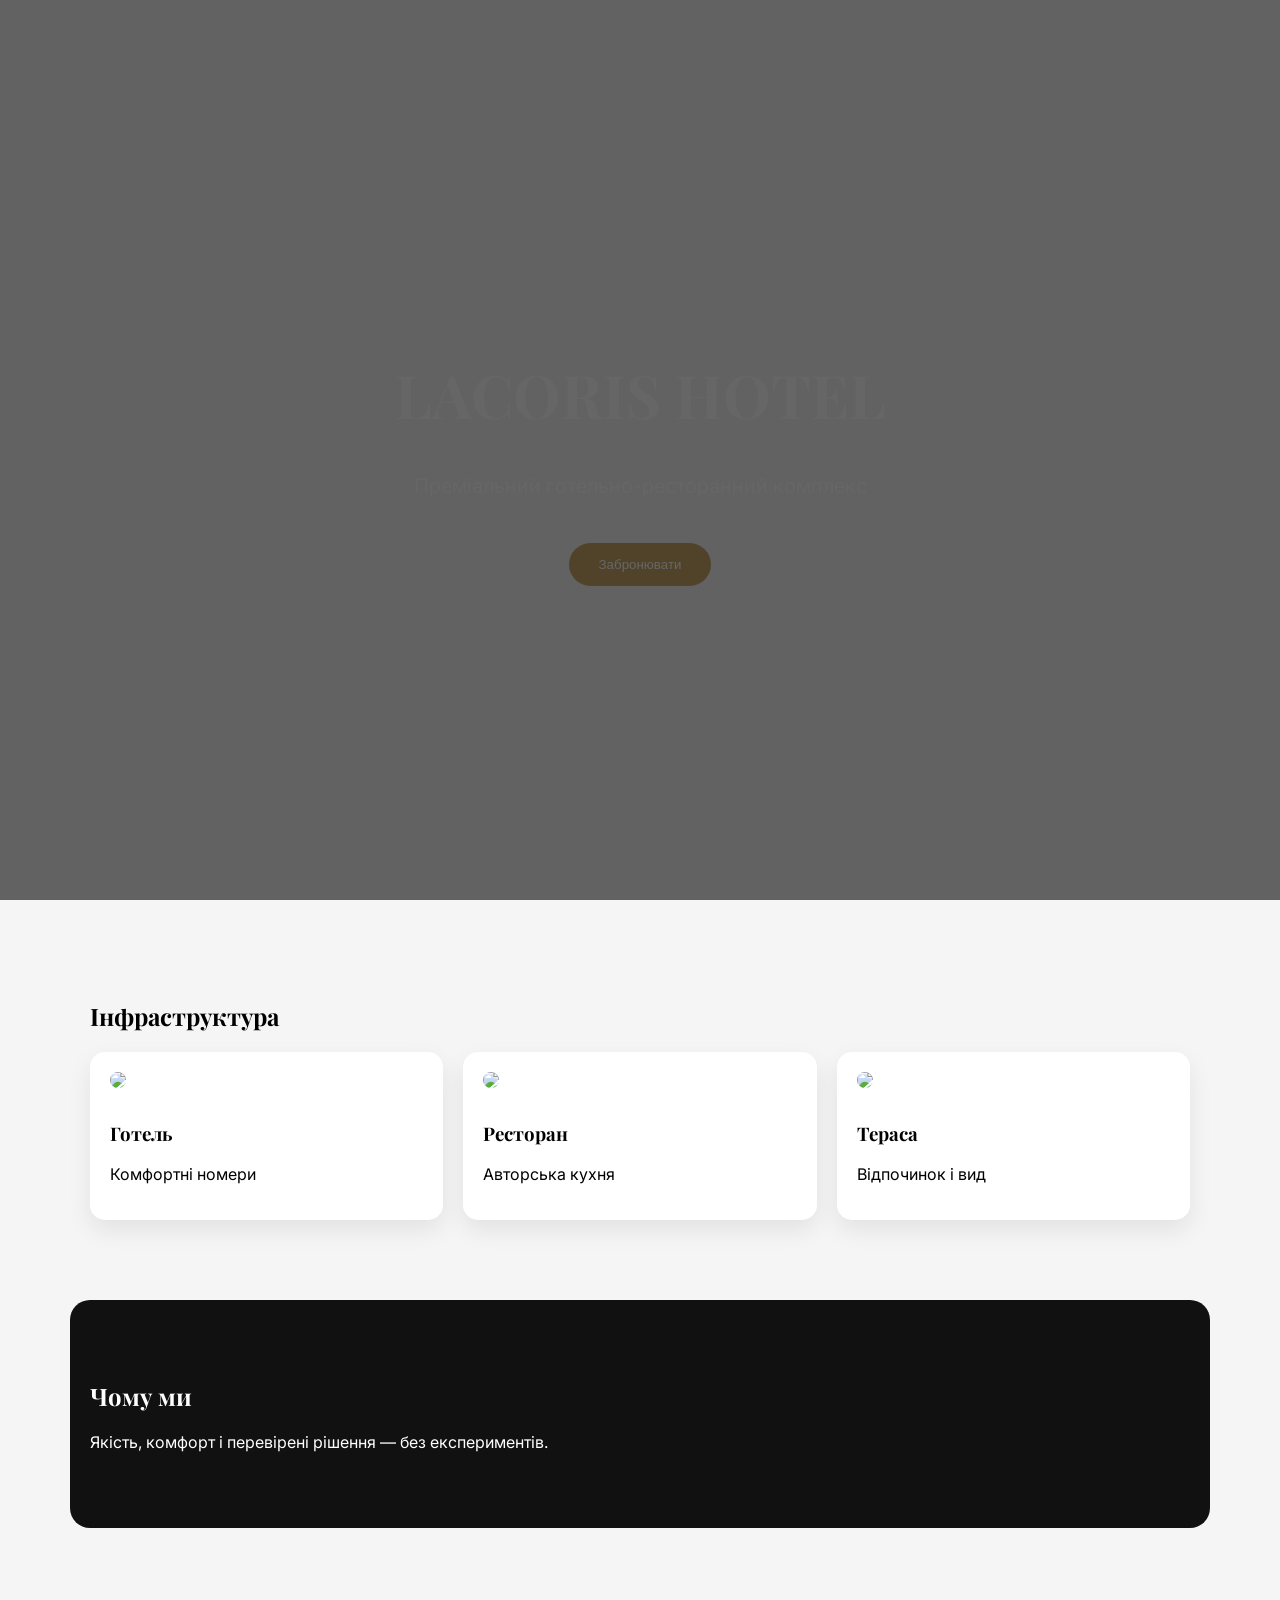
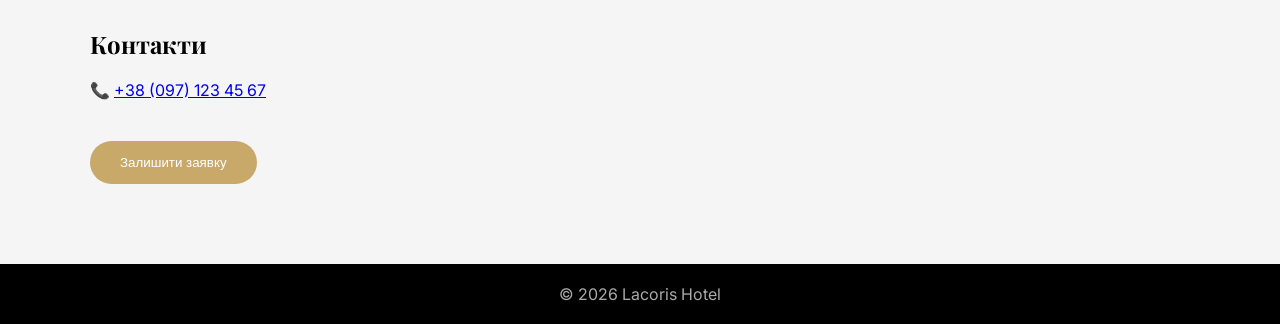
==== index.html @ d5413ead "Refactor index.html with updated content and styles" ====
<!DOCTYPE html>
<html lang="uk">
<head>
<meta charset="UTF-8">
<meta name="viewport" content="width=device-width, initial-scale=1.0">
<title>Lacoris Hotel</title>

<link href="https://fonts.googleapis.com/css2?family=Playfair+Display:wght@500;700&family=Inter:wght@300;400;500&display=swap" rel="stylesheet">

<style>
body {
  margin:0;
  font-family:'Inter', sans-serif;
  background:#f5f5f5;
}

h1,h2,h3 { font-family:'Playfair Display', serif; }

header {
  height:100vh;
  background:url('https://images.unsplash.com/photo-1566073771259-6a8506099945') center/cover no-repeat;
  display:flex;
  justify-content:center;
  align-items:center;
  text-align:center;
  color:#fff;
  position:relative;
}

header::after {
  content:'';
  position:absolute;
  inset:0;
  background:rgba(0,0,0,0.6);
}

header * { position:relative; }

header h1 {
  font-size:60px;
  animation:fadeUp 1s ease;
}

header p {
  font-size:20px;
  margin-top:10px;
  animation:fadeUp 1.2s ease;
}

.btn {
  margin-top:25px;
  padding:14px 30px;
  background:#c8a96a;
  color:#fff;
  border:none;
  border-radius:30px;
  cursor:pointer;
  transition:0.3s;
}

.btn:hover {
  transform:scale(1.05);
  background:#a8894d;
}

section {
  padding:80px 20px;
  max-width:1100px;
  margin:auto;
}

.grid {
  display:grid;
  grid-template-columns:repeat(auto-fit,minmax(250px,1fr));
  gap:20px;
}

.card {
  background:#fff;
  padding:20px;
  border-radius:15px;
  box-shadow:0 10px 25px rgba(0,0,0,0.08);
  opacity:0;
  transform:translateY(40px);
  transition:0.5s;
}

.card.show {
  opacity:1;
  transform:translateY(0);
}

.card img {
  width:100%;
  border-radius:10px;
  margin-bottom:10px;
}

.dark {
  background:#111;
  color:#fff;
  border-radius:20px;
  padding:60px 20px;
}

footer {
  text-align:center;
  padding:20px;
  background:#000;
  color:#aaa;
}

/* MODAL */
.modal {
  display:none;
  position:fixed;
  inset:0;
  background:rgba(0,0,0,0.7);
  justify-content:center;
  align-items:center;
}

.modal-content {
  background:#fff;
  padding:25px;
  border-radius:15px;
  width:90%;
  max-width:400px;
}

.modal-content input {
  width:100%;
  padding:10px;
  margin:8px 0;
  border:1px solid #ccc;
  border-radius:8px;
}

.close {
  float:right;
  cursor:pointer;
}

/* ANIMATION */
@keyframes fadeUp {
  from {opacity:0; transform:translateY(40px);}
  to {opacity:1; transform:translateY(0);}
}
</style>
</head>

<body>

<header>
  <div>
    <h1>LACORIS HOTEL</h1>
    <p>Преміальний готельно-ресторанний комплекс</p>
    <button class="btn" onclick="openModal()">Забронювати</button>
  </div>
</header>

<section>
  <h2>Інфраструктура</h2>
  <div class="grid">

    <div class="card">
      <img src="https://images.unsplash.com/photo-1542314831-068cd1dbfeeb">
      <h3>Готель</h3>
      <p>Комфортні номери</p>
    </div>

    <div class="card">
      <img src="https://images.unsplash.com/photo-1559339352-11d035aa65de">
      <h3>Ресторан</h3>
      <p>Авторська кухня</p>
    </div>

    <div class="card">
      <img src="https://images.unsplash.com/photo-1501117716987-c8e1ecb2100c">
      <h3>Тераса</h3>
      <p>Відпочинок і вид</p>
    </div>

  </div>
</section>

<section class="dark">
  <h2>Чому ми</h2>
  <p>Якість, комфорт і перевірені рішення — без експериментів.</p>
</section>

<section>
  <h2>Контакти</h2>
  <p>📞 <a href="tel:+380971234567">+38 (097) 123 45 67</a></p>
  <button class="btn" onclick="openModal()">Залишити заявку</button>
</section>

<footer>
  © 2026 Lacoris Hotel
</footer>

<!-- MODAL -->
<div class="modal" id="modal">
  <div class="modal-content">
    <span class="close" onclick="closeModal()">✖</span>

    <h3>Бронювання</h3>

    <input id="name" placeholder="Ім'я">
    <input id="phone" placeholder="Телефон">
    <input id="date" type="date">

    <button class="btn" onclick="submitForm()">Відправити</button>
  </div>
</div>

<script>

// Анімація
const cards = document.querySelectorAll('.card');

window.addEventListener('scroll', () => {
  cards.forEach(card => {
    if(card.getBoundingClientRect().top < window.innerHeight - 80){
      card.classList.add('show');
    }
  });
});

// Modal
function openModal(){
  document.getElementById('modal').style.display='flex';
}

function closeModal(){
  document.getElementById('modal').style.display='none';
}

// Збереження заявки (простий варіант)
function submitForm(){

  const name = document.getElementById('name').value;
  const phone = document.getElementById('phone').value;
  const date = document.getElementById('date').value;

  if(!name || !phone || !date){
    alert('Заповніть всі поля');
    return;
  }

  let bookings = JSON.parse(localStorage.getItem('bookings')) || [];

  bookings.push({
    name,
    phone,
    date,
    time: new Date().toLocaleString()
  });

  localStorage.setItem('bookings', JSON.stringify(bookings));

  alert('Заявка збережена ✔');

  closeModal();
}

</script>

</body>
</html>
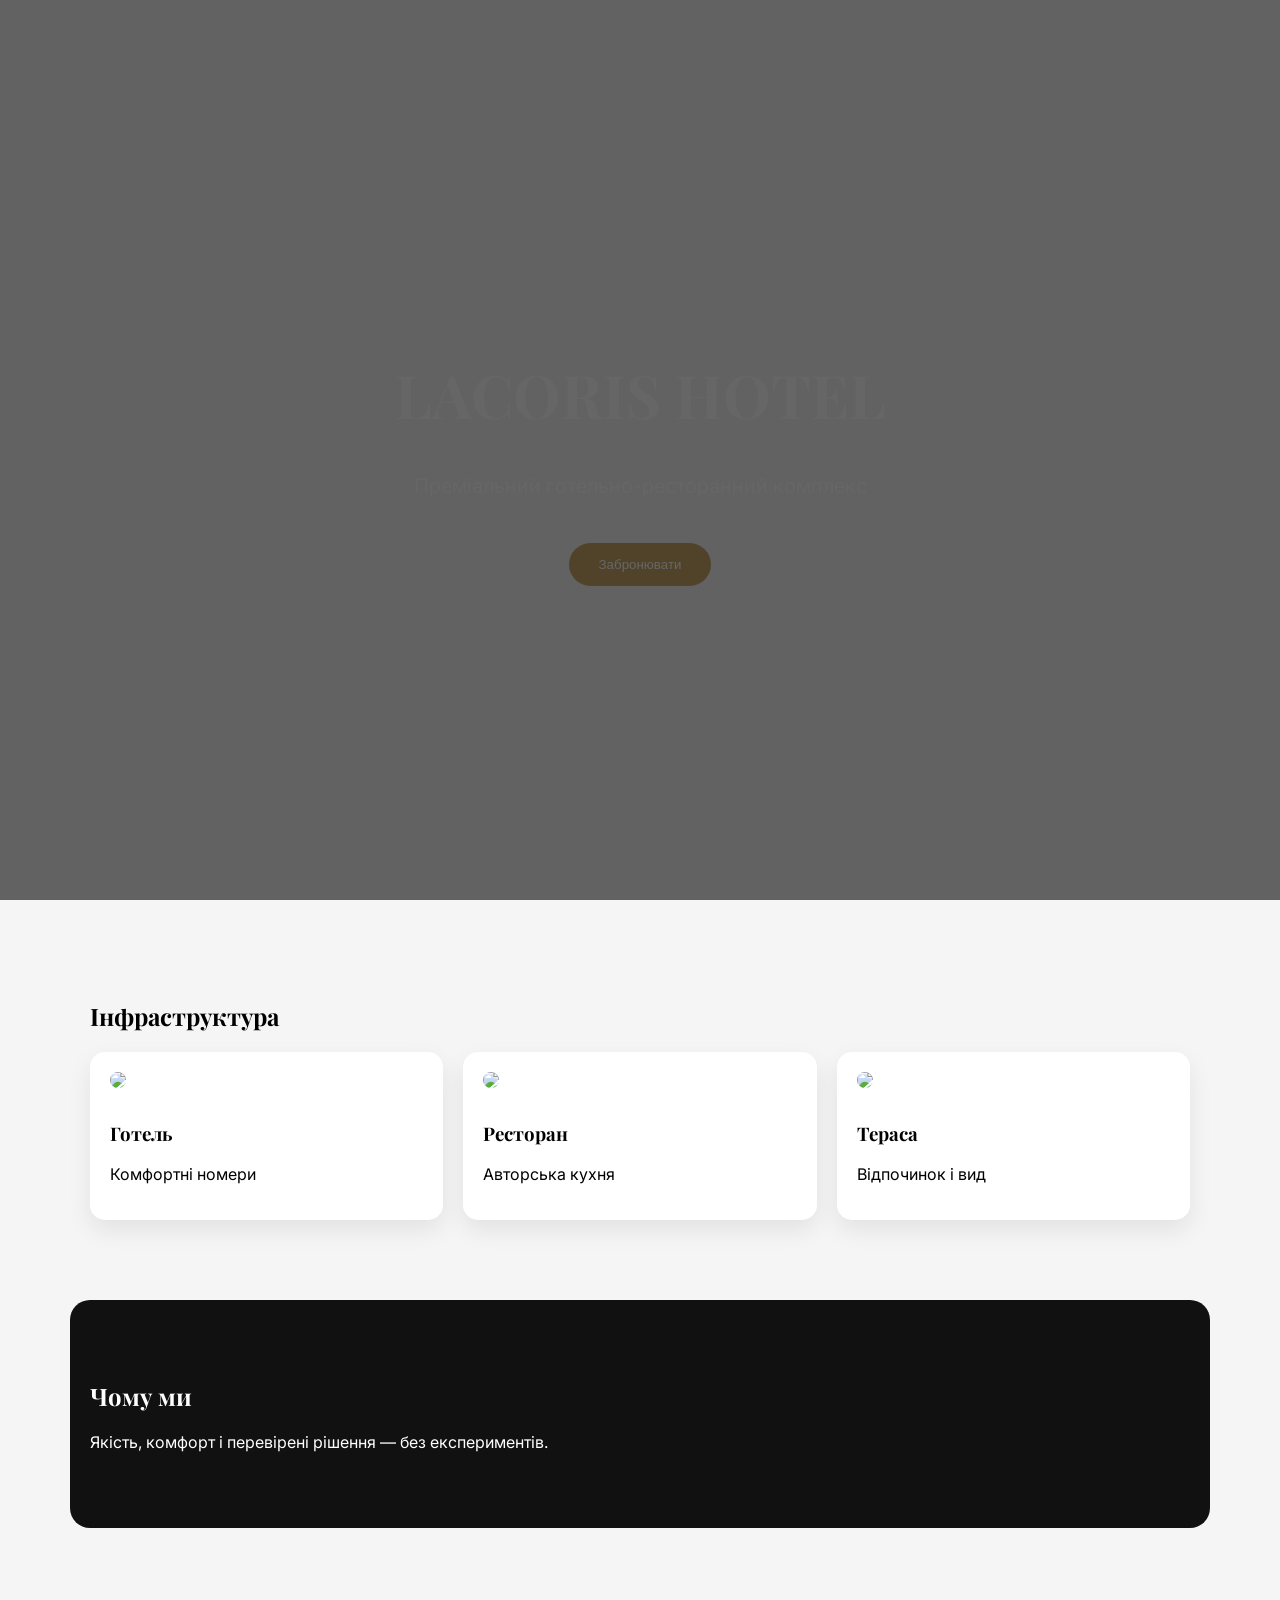
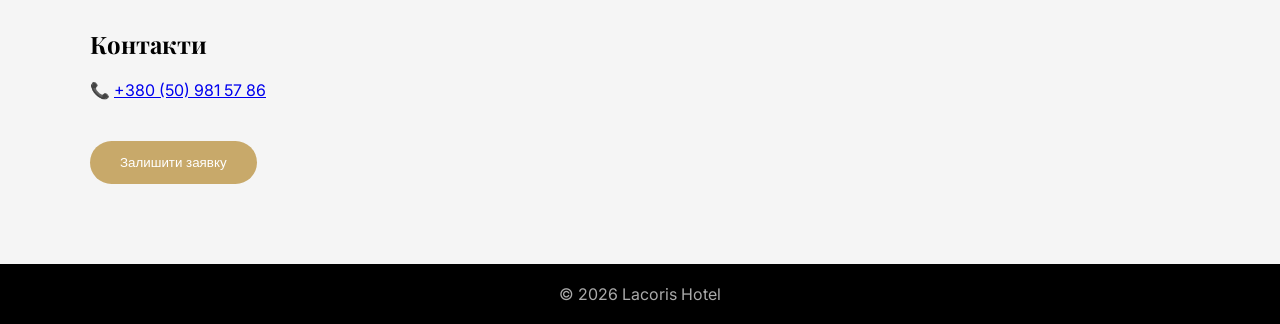
==== commit 1da72042: "Update contact phone number in index.html" ====
--- a/index.html
+++ b/index.html
@@ -191,7 +191,7 @@
 
 <section>
   <h2>Контакти</h2>
-  <p>📞 <a href="tel:+380971234567">+38 (097) 123 45 67</a></p>
+  <p>📞 <a href="tel:+380971234567">+380 (50) 981 57 86</a></p>
   <button class="btn" onclick="openModal()">Залишити заявку</button>
 </section>
 
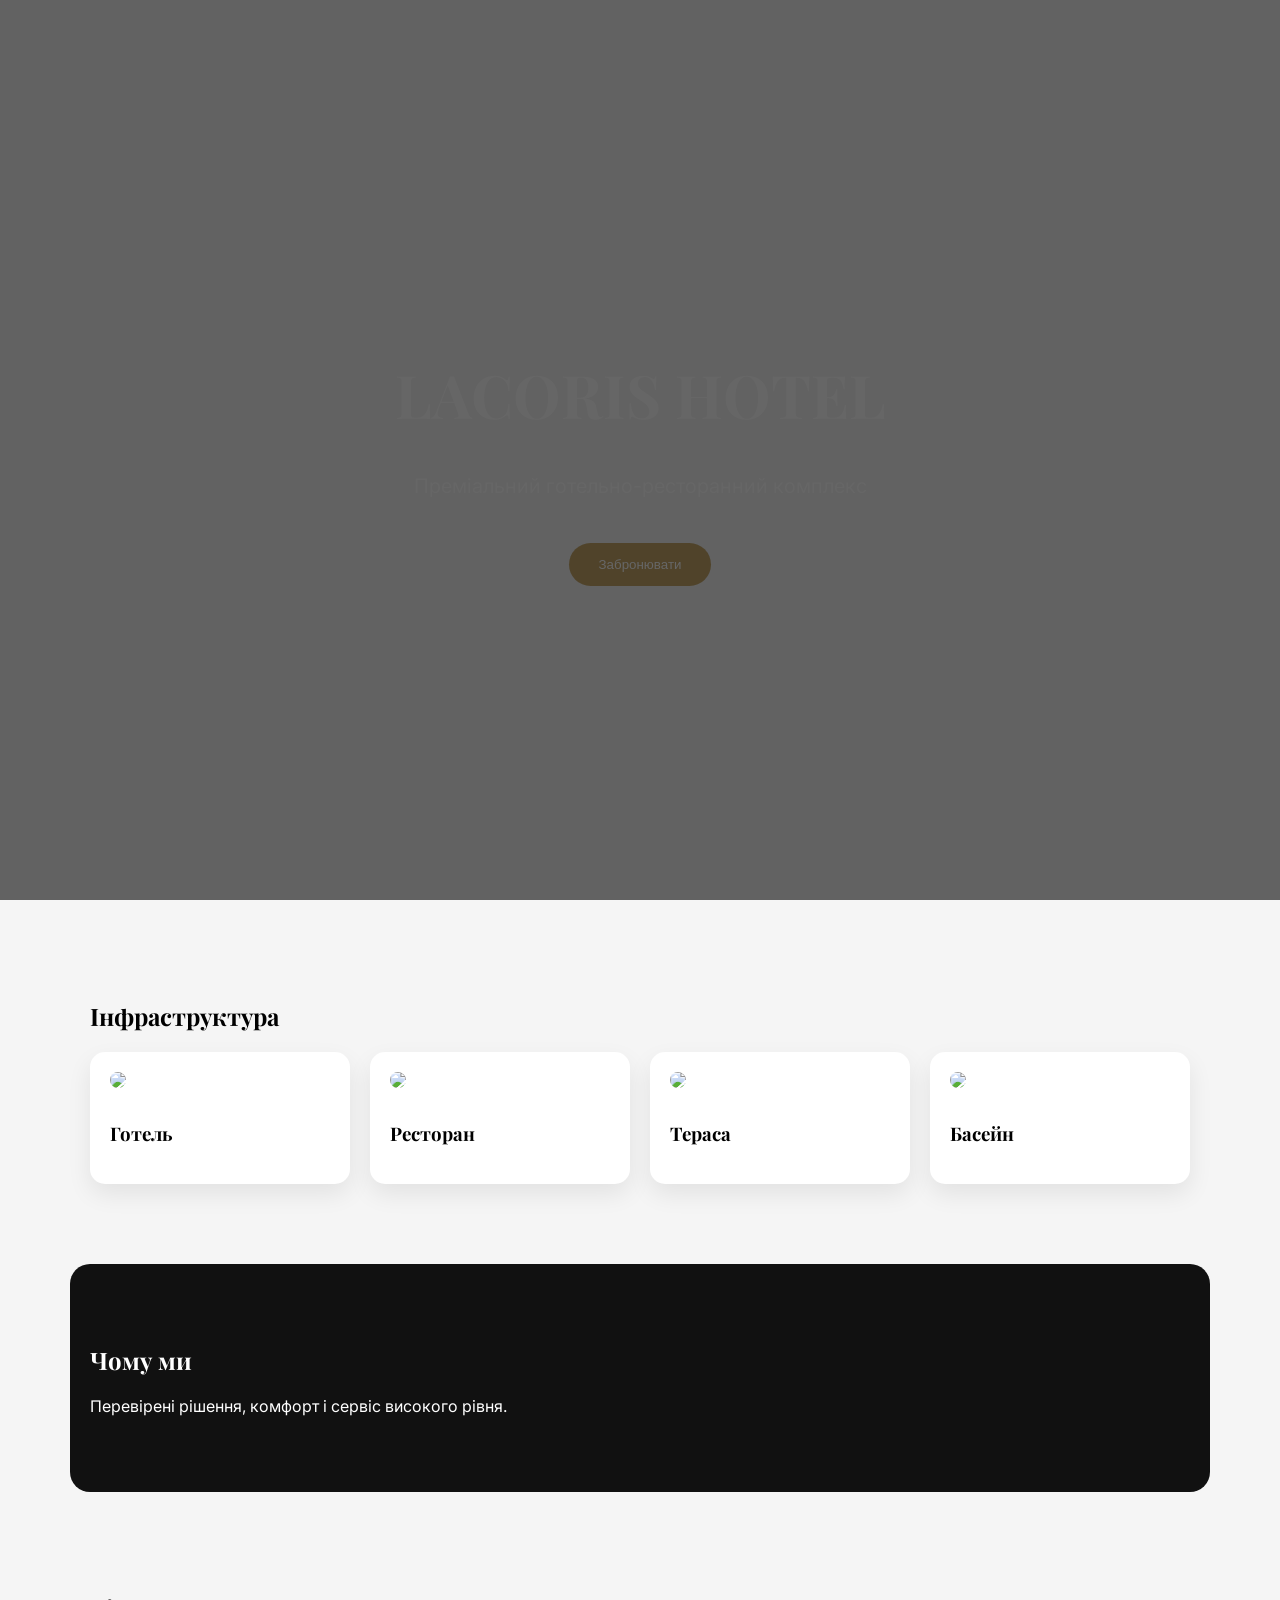
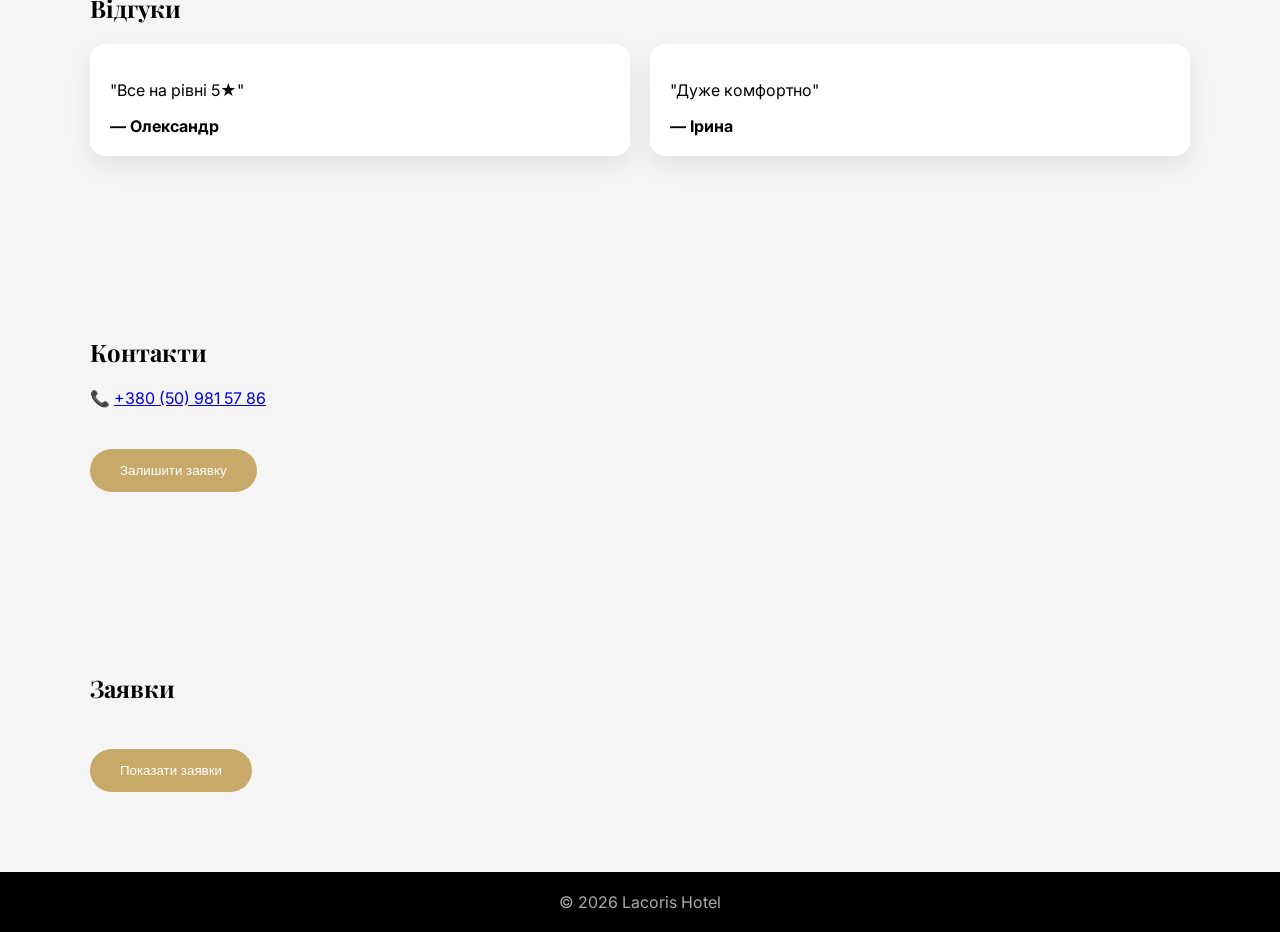
==== commit 698e50c4: "Update index.html" ====
--- a/index.html
+++ b/index.html
@@ -18,7 +18,7 @@
 
 header {
   height:100vh;
-  background:url('https://images.unsplash.com/photo-1566073771259-6a8506099945') center/cover no-repeat;
+  background:url('https://images.unsplash.com/photo-1566073771259-6a8506099945?auto=format&fit=crop&w=1500&q=80') center/cover no-repeat;
   display:flex;
   justify-content:center;
   align-items:center;
@@ -164,21 +164,23 @@
   <div class="grid">
 
     <div class="card">
-      <img src="https://images.unsplash.com/photo-1542314831-068cd1dbfeeb">
+      <img src="https://images.unsplash.com/photo-1542314831-068cd1dbfeeb?auto=format&fit=crop&w=800&q=80">
       <h3>Готель</h3>
-      <p>Комфортні номери</p>
     </div>
 
     <div class="card">
-      <img src="https://images.unsplash.com/photo-1559339352-11d035aa65de">
+      <img src="https://images.unsplash.com/photo-1559339352-11d035aa65de?auto=format&fit=crop&w=800&q=80">
       <h3>Ресторан</h3>
-      <p>Авторська кухня</p>
     </div>
 
     <div class="card">
-      <img src="https://images.unsplash.com/photo-1501117716987-c8e1ecb2100c">
+      <img src="https://images.unsplash.com/photo-1501117716987-c8e1ecb2100c?auto=format&fit=crop&w=800&q=80">
       <h3>Тераса</h3>
-      <p>Відпочинок і вид</p>
+    </div>
+
+    <div class="card">
+      <img src="https://images.unsplash.com/photo-1507525428034-b723cf961d3e?auto=format&fit=crop&w=800&q=80">
+      <h3>Басейн</h3>
     </div>
 
   </div>
@@ -186,13 +188,36 @@
 
 <section class="dark">
   <h2>Чому ми</h2>
-  <p>Якість, комфорт і перевірені рішення — без експериментів.</p>
+  <p>Перевірені рішення, комфорт і сервіс високого рівня.</p>
+</section>
+
+<section>
+  <h2>Відгуки</h2>
+  <div class="grid">
+
+    <div class="card show">
+      <p>"Все на рівні 5★"</p>
+      <b>— Олександр</b>
+    </div>
+
+    <div class="card show">
+      <p>"Дуже комфортно"</p>
+      <b>— Ірина</b>
+    </div>
+
+  </div>
 </section>
 
 <section>
   <h2>Контакти</h2>
-  <p>📞 <a href="tel:+380971234567">+380 (50) 981 57 86</a></p>
+  <p>📞 <a href="tel:+380509815786">+380 (50) 981 57 86</a></p>
   <button class="btn" onclick="openModal()">Залишити заявку</button>
+</section>
+
+<section>
+  <h2>Заявки</h2>
+  <button class="btn" onclick="showBookings()">Показати заявки</button>
+  <div id="bookingsList"></div>
 </section>
 
 <footer>
@@ -236,7 +261,12 @@
   document.getElementById('modal').style.display='none';
 }
 
-// Збереження заявки (простий варіант)
+// Телефон перевірка
+function isValidPhone(phone){
+  return /^[0-9+\s()-]{10,}$/.test(phone);
+}
+
+// Збереження
 function submitForm(){
 
   const name = document.getElementById('name').value;
@@ -245,6 +275,11 @@
 
   if(!name || !phone || !date){
     alert('Заповніть всі поля');
+    return;
+  }
+
+  if(!isValidPhone(phone)){
+    alert('Невірний номер телефону');
     return;
   }
 
@@ -264,7 +299,32 @@
   closeModal();
 }
 
+// Показ заявок
+function showBookings(){
+  let bookings = JSON.parse(localStorage.getItem('bookings')) || [];
+
+  const container = document.getElementById('bookingsList');
+
+  if(bookings.length === 0){
+    container.innerHTML = "<p>Немає заявок</p>";
+    return;
+  }
+
+  container.innerHTML = bookings.map(b => `
+    <div class="card show">
+      <p><b>${b.name}</b></p>
+      <p>${b.phone}</p>
+      <p>${b.date}</p>
+      <small>${b.time}</small>
+    </div>
+  `).join('');
+}
+
 </script>
 
 </body>
 </html>
+</script>
+
+</body>
+</html>
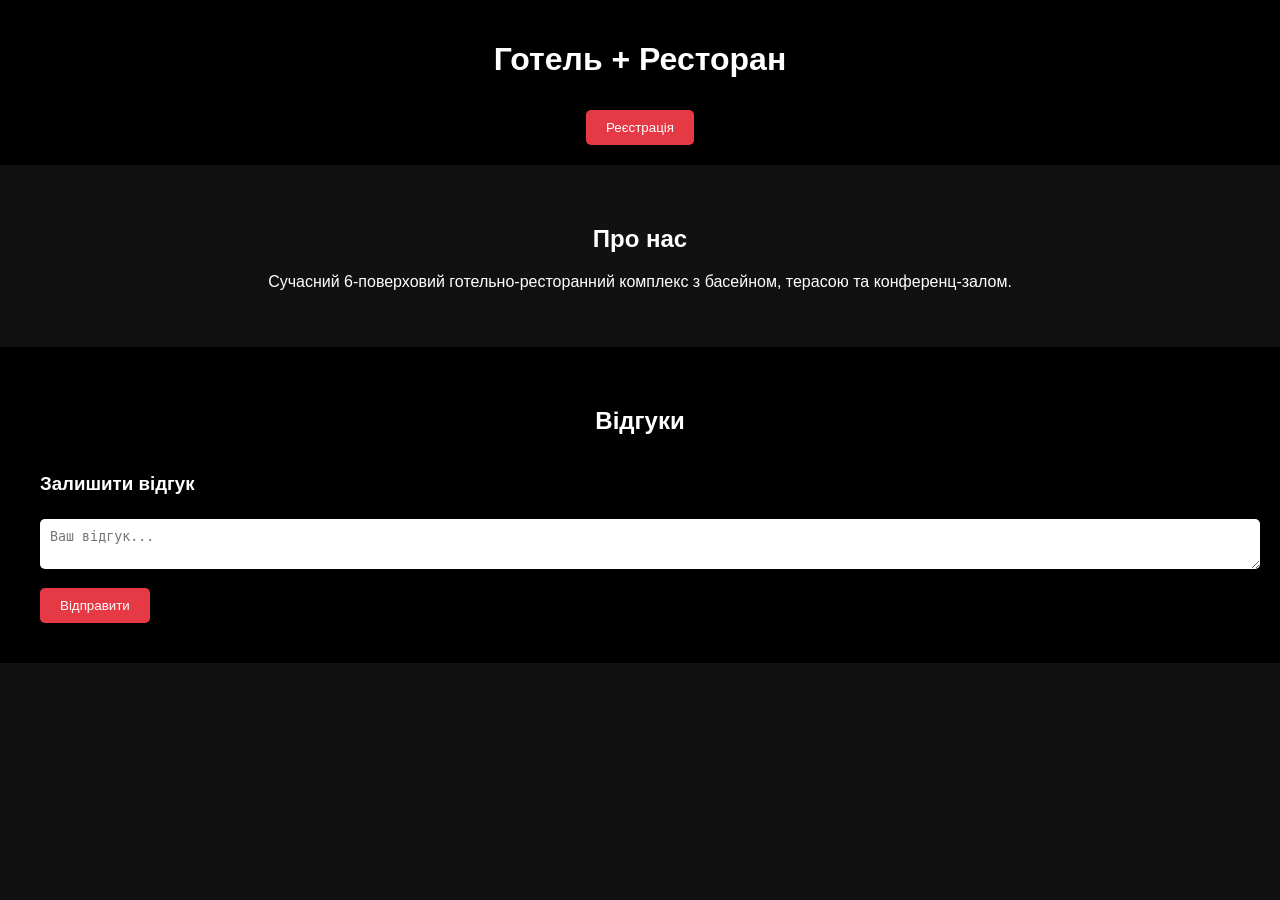
==== commit 12e9e834: "Update index.html with new content and styles" ====
--- a/index.html
+++ b/index.html
@@ -2,329 +2,160 @@
 <html lang="uk">
 <head>
 <meta charset="UTF-8">
-<meta name="viewport" content="width=device-width, initial-scale=1.0">
-<title>Lacoris Hotel</title>
-
-<link href="https://fonts.googleapis.com/css2?family=Playfair+Display:wght@500;700&family=Inter:wght@300;400;500&display=swap" rel="stylesheet">
+<title>Готельно-ресторанний комплекс</title>
 
 <style>
-body {
-  margin:0;
-  font-family:'Inter', sans-serif;
-  background:#f5f5f5;
-}
+body { margin:0; font-family: Arial; background:#111; color:#fff; }
+header { padding:20px; background:#000; text-align:center; }
+section { padding:40px; }
+h2 { text-align:center; margin-bottom:20px; }
 
-h1,h2,h3 { font-family:'Playfair Display', serif; }
-
-header {
-  height:100vh;
-  background:url('https://images.unsplash.com/photo-1566073771259-6a8506099945?auto=format&fit=crop&w=1500&q=80') center/cover no-repeat;
-  display:flex;
-  justify-content:center;
-  align-items:center;
-  text-align:center;
-  color:#fff;
-  position:relative;
-}
-
-header::after {
-  content:'';
-  position:absolute;
-  inset:0;
-  background:rgba(0,0,0,0.6);
-}
-
-header * { position:relative; }
-
-header h1 {
-  font-size:60px;
-  animation:fadeUp 1s ease;
-}
-
-header p {
-  font-size:20px;
-  margin-top:10px;
-  animation:fadeUp 1.2s ease;
-}
-
-.btn {
-  margin-top:25px;
-  padding:14px 30px;
-  background:#c8a96a;
-  color:#fff;
-  border:none;
-  border-radius:30px;
-  cursor:pointer;
-  transition:0.3s;
-}
-
-.btn:hover {
-  transform:scale(1.05);
-  background:#a8894d;
-}
-
-section {
-  padding:80px 20px;
-  max-width:1100px;
-  margin:auto;
-}
-
-.grid {
-  display:grid;
-  grid-template-columns:repeat(auto-fit,minmax(250px,1fr));
-  gap:20px;
-}
+.grid { display:grid; grid-template-columns:repeat(auto-fit,minmax(250px,1fr)); gap:20px; }
 
 .card {
-  background:#fff;
-  padding:20px;
-  border-radius:15px;
-  box-shadow:0 10px 25px rgba(0,0,0,0.08);
+  background:#1c1c1c;
+  padding:15px;
+  border-radius:10px;
   opacity:0;
-  transform:translateY(40px);
+  transform:translateY(30px);
   transition:0.5s;
 }
 
-.card.show {
-  opacity:1;
-  transform:translateY(0);
+.card.show { opacity:1; transform:translateY(0); }
+
+img { width:100%; border-radius:10px; }
+
+.btn {
+  background:#e63946;
+  color:#fff;
+  padding:10px 20px;
+  border:none;
+  cursor:pointer;
+  margin-top:10px;
+  border-radius:5px;
 }
 
-.card img {
+input, textarea {
   width:100%;
-  border-radius:10px;
-  margin-bottom:10px;
+  padding:10px;
+  margin:5px 0;
+  border:none;
+  border-radius:5px;
 }
 
-.dark {
-  background:#111;
-  color:#fff;
-  border-radius:20px;
-  padding:60px 20px;
-}
+.dark { background:#000; }
 
-footer {
-  text-align:center;
-  padding:20px;
-  background:#000;
-  color:#aaa;
-}
-
-/* MODAL */
-.modal {
-  display:none;
-  position:fixed;
-  inset:0;
-  background:rgba(0,0,0,0.7);
-  justify-content:center;
-  align-items:center;
-}
-
-.modal-content {
-  background:#fff;
-  padding:25px;
-  border-radius:15px;
-  width:90%;
-  max-width:400px;
-}
-
-.modal-content input {
-  width:100%;
-  padding:10px;
-  margin:8px 0;
-  border:1px solid #ccc;
-  border-radius:8px;
-}
-
-.close {
-  float:right;
-  cursor:pointer;
-}
-
-/* ANIMATION */
-@keyframes fadeUp {
-  from {opacity:0; transform:translateY(40px);}
-  to {opacity:1; transform:translateY(0);}
-}
 </style>
 </head>
 
 <body>
 
 <header>
-  <div>
-    <h1>LACORIS HOTEL</h1>
-    <p>Преміальний готельно-ресторанний комплекс</p>
-    <button class="btn" onclick="openModal()">Забронювати</button>
-  </div>
+  <h1>Готель + Ресторан</h1>
+  <button class="btn" onclick="openRegister()">Реєстрація</button>
 </header>
 
+<!-- ПРО КОМПЛЕКС -->
 <section>
-  <h2>Інфраструктура</h2>
-  <div class="grid">
-
-    <div class="card">
-      <img src="https://images.unsplash.com/photo-1542314831-068cd1dbfeeb?auto=format&fit=crop&w=800&q=80">
-      <h3>Готель</h3>
-    </div>
-
-    <div class="card">
-      <img src="https://images.unsplash.com/photo-1559339352-11d035aa65de?auto=format&fit=crop&w=800&q=80">
-      <h3>Ресторан</h3>
-    </div>
-
-    <div class="card">
-      <img src="https://images.unsplash.com/photo-1501117716987-c8e1ecb2100c?auto=format&fit=crop&w=800&q=80">
-      <h3>Тераса</h3>
-    </div>
-
-    <div class="card">
-      <img src="https://images.unsplash.com/photo-1507525428034-b723cf961d3e?auto=format&fit=crop&w=800&q=80">
-      <h3>Басейн</h3>
-    </div>
-
-  </div>
+  <h2>Про нас</h2>
+  <p style="text-align:center">
+    Сучасний 6-поверховий готельно-ресторанний комплекс з басейном, терасою та конференц-залом.
+  </p>
 </section>
 
-<section class="dark">
-  <h2>Чому ми</h2>
-  <p>Перевірені рішення, комфорт і сервіс високого рівня.</p>
-</section>
-
-<section>
-  <h2>Відгуки</h2>
-  <div class="grid">
-
-    <div class="card show">
-      <p>"Все на рівні 5★"</p>
-      <b>— Олександр</b>
-    </div>
-
-    <div class="card show">
-      <p>"Дуже комфортно"</p>
-      <b>— Ірина</b>
-    </div>
-
-  </div>
-</section>
-
-<section>
-  <h2>Контакти</h2>
-  <p>📞 <a href="tel:+380509815786">+380 (50) 981 57 86</a></p>
-  <button class="btn" onclick="openModal()">Залишити заявку</button>
-</section>
-
-<section>
-  <h2>Заявки</h2>
-  <button class="btn" onclick="showBookings()">Показати заявки</button>
-  <div id="bookingsList"></div>
-</section>
-
-<footer>
-  © 2026 Lacoris Hotel
-</footer>
-
-<!-- MODAL -->
-<div class="modal" id="modal">
-  <div class="modal-content">
-    <span class="close" onclick="closeModal()">✖</span>
-
-    <h3>Бронювання</h3>
-
-    <input id="name" placeholder="Ім'я">
-    <input id="phone" placeholder="Телефон">
-    <input id="date" type="date">
-
-    <button class="btn" onclick="submitForm()">Відправити</button>
+<!-- РЕЄСТРАЦІЯ -->
+<div id="registerModal" style="display:none; position:fixed; top:0; left:0; width:100%; height:100%; background:#000a; justify-content:center; align-items:center;">
+  <div style="background:#222; padding:20px; border-radius:10px; width:300px;">
+    <h3>Реєстрація</h3>
+    <input id="regName" placeholder="Ім'я">
+    <input id="regEmail" placeholder="Email">
+    <input id="regPass" type="password" placeholder="Пароль">
+    <button class="btn" onclick="register()">Зареєструватись</button>
+    <button class="btn" onclick="closeRegister()">Закрити</button>
   </div>
 </div>
 
+<!-- ВІДГУКИ -->
+<section class="dark">
+  <h2>Відгуки</h2>
+
+  <div class="grid" id="reviews"></div>
+
+  <h3>Залишити відгук</h3>
+  <textarea id="reviewText" placeholder="Ваш відгук..."></textarea>
+  <button class="btn" onclick="addReview()">Відправити</button>
+</section>
+
 <script>
 
-// Анімація
-const cards = document.querySelectorAll('.card');
+// ================= РЕЄСТРАЦІЯ =================
+function openRegister(){
+  document.getElementById('registerModal').style.display='flex';
+}
 
+function closeRegister(){
+  document.getElementById('registerModal').style.display='none';
+}
+
+function register(){
+  let name = document.getElementById('regName').value;
+  let email = document.getElementById('regEmail').value;
+  let pass = document.getElementById('regPass').value;
+
+  if(!name || !email || !pass){
+    alert("Заповніть всі поля");
+    return;
+  }
+
+  let users = JSON.parse(localStorage.getItem('users')) || [];
+
+  users.push({name, email, pass});
+  localStorage.setItem('users', JSON.stringify(users));
+
+  alert("Реєстрація успішна ✔");
+  closeRegister();
+}
+
+// ================= ВІДГУКИ =================
+function addReview(){
+  let text = document.getElementById('reviewText').value;
+
+  if(!text){
+    alert("Напишіть відгук");
+    return;
+  }
+
+  let reviews = JSON.parse(localStorage.getItem('reviews')) || [];
+  reviews.push(text);
+
+  localStorage.setItem('reviews', JSON.stringify(reviews));
+
+  document.getElementById('reviewText').value = '';
+  loadReviews();
+}
+
+function loadReviews(){
+  let reviews = JSON.parse(localStorage.getItem('reviews')) || [];
+  let container = document.getElementById('reviews');
+
+  container.innerHTML = reviews.map(r => `
+    <div class="card show">${r}</div>
+  `).join('');
+}
+
+// ================= Анімація =================
 window.addEventListener('scroll', () => {
-  cards.forEach(card => {
-    if(card.getBoundingClientRect().top < window.innerHeight - 80){
-      card.classList.add('show');
+  document.querySelectorAll('.card').forEach(el => {
+    if(el.getBoundingClientRect().top < window.innerHeight - 50){
+      el.classList.add('show');
     }
   });
 });
 
-// Modal
-function openModal(){
-  document.getElementById('modal').style.display='flex';
-}
-
-function closeModal(){
-  document.getElementById('modal').style.display='none';
-}
-
-// Телефон перевірка
-function isValidPhone(phone){
-  return /^[0-9+\s()-]{10,}$/.test(phone);
-}
-
-// Збереження
-function submitForm(){
-
-  const name = document.getElementById('name').value;
-  const phone = document.getElementById('phone').value;
-  const date = document.getElementById('date').value;
-
-  if(!name || !phone || !date){
-    alert('Заповніть всі поля');
-    return;
-  }
-
-  if(!isValidPhone(phone)){
-    alert('Невірний номер телефону');
-    return;
-  }
-
-  let bookings = JSON.parse(localStorage.getItem('bookings')) || [];
-
-  bookings.push({
-    name,
-    phone,
-    date,
-    time: new Date().toLocaleString()
-  });
-
-  localStorage.setItem('bookings', JSON.stringify(bookings));
-
-  alert('Заявка збережена ✔');
-
-  closeModal();
-}
-
-// Показ заявок
-function showBookings(){
-  let bookings = JSON.parse(localStorage.getItem('bookings')) || [];
-
-  const container = document.getElementById('bookingsList');
-
-  if(bookings.length === 0){
-    container.innerHTML = "<p>Немає заявок</p>";
-    return;
-  }
-
-  container.innerHTML = bookings.map(b => `
-    <div class="card show">
-      <p><b>${b.name}</b></p>
-      <p>${b.phone}</p>
-      <p>${b.date}</p>
-      <small>${b.time}</small>
-    </div>
-  `).join('');
-}
+// старт
+loadReviews();
 
 </script>
 
 </body>
 </html>
-</script>
-
-</body>
-</html>
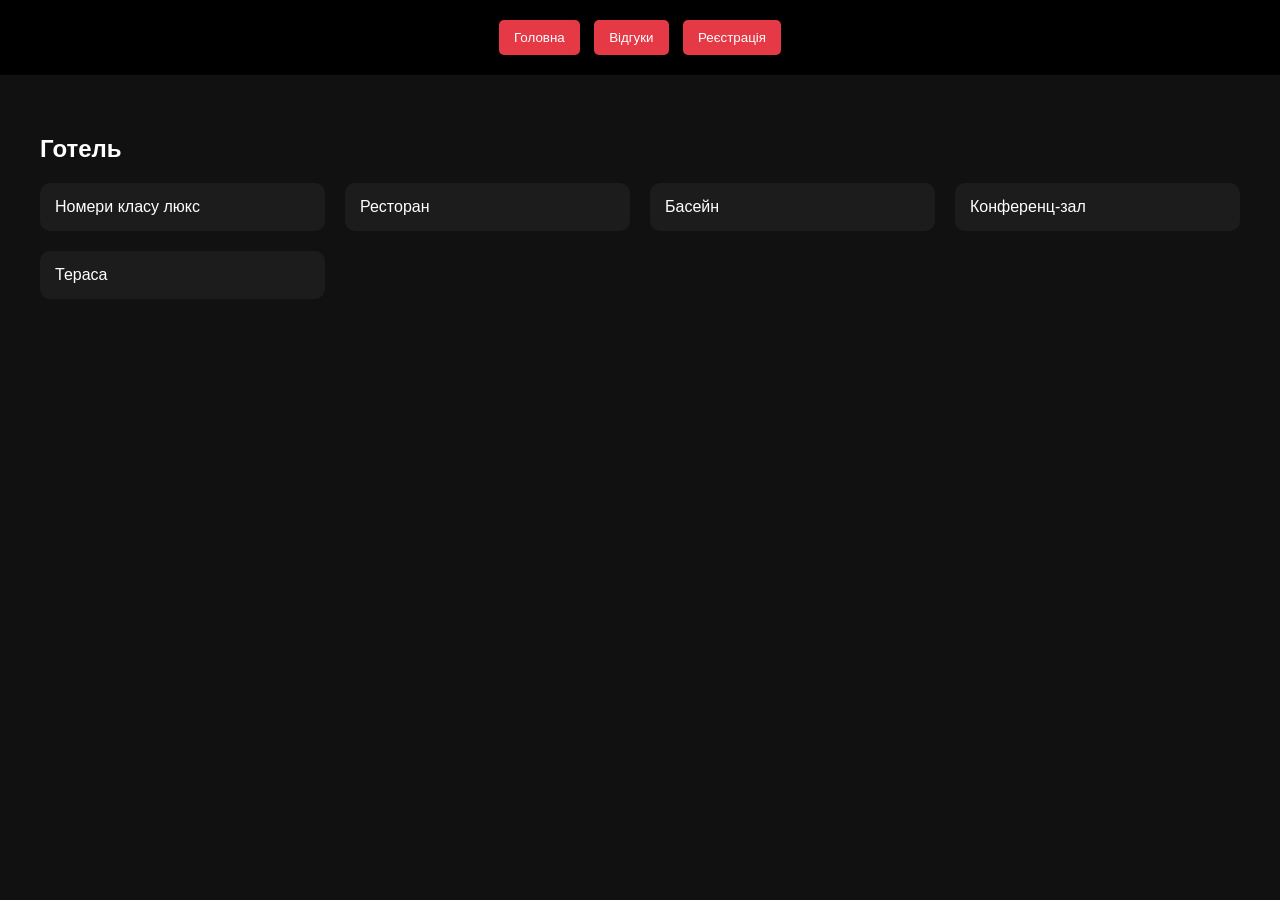
==== commit 1fb36c1e: "Refactor HTML structure and update styles" ====
--- a/index.html
+++ b/index.html
@@ -5,26 +5,54 @@
 <title>Готельно-ресторанний комплекс</title>
 
 <style>
-body { margin:0; font-family: Arial; background:#111; color:#fff; }
-header { padding:20px; background:#000; text-align:center; }
-section { padding:40px; }
-h2 { text-align:center; margin-bottom:20px; }
-
-.grid { display:grid; grid-template-columns:repeat(auto-fit,minmax(250px,1fr)); gap:20px; }
+body {
+  margin:0;
+  font-family: Arial;
+  background:#111;
+  color:#fff;
+}
+
+/* Навігація */
+nav {
+  background:#000;
+  padding:15px;
+  text-align:center;
+}
+
+nav button {
+  background:#e63946;
+  color:#fff;
+  border:none;
+  padding:10px 15px;
+  margin:5px;
+  cursor:pointer;
+  border-radius:5px;
+}
+
+/* Секції */
+section {
+  padding:40px;
+  display:none;
+}
+
+.active {
+  display:block;
+}
+
+/* Карточки */
+.grid {
+  display:grid;
+  grid-template-columns:repeat(auto-fit,minmax(250px,1fr));
+  gap:20px;
+}
 
 .card {
   background:#1c1c1c;
   padding:15px;
   border-radius:10px;
-  opacity:0;
-  transform:translateY(30px);
-  transition:0.5s;
-}
-
-.card.show { opacity:1; transform:translateY(0); }
-
-img { width:100%; border-radius:10px; }
-
+}
+
+/* Кнопки */
 .btn {
   background:#e63946;
   color:#fff;
@@ -35,6 +63,7 @@
   border-radius:5px;
 }
 
+/* Поля */
 input, textarea {
   width:100%;
   padding:10px;
@@ -42,53 +71,68 @@
   border:none;
   border-radius:5px;
 }
-
-.dark { background:#000; }
-
 </style>
 </head>
 
 <body>
 
-<header>
-  <h1>Готель + Ресторан</h1>
-  <button class="btn" onclick="openRegister()">Реєстрація</button>
-</header>
-
-<!-- ПРО КОМПЛЕКС -->
-<section>
-  <h2>Про нас</h2>
-  <p style="text-align:center">
-    Сучасний 6-поверховий готельно-ресторанний комплекс з басейном, терасою та конференц-залом.
-  </p>
+<nav>
+  <button onclick="showPage('home')">Головна</button>
+  <button onclick="showPage('reviews')">Відгуки</button>
+  <button onclick="openRegister()">Реєстрація</button>
+</nav>
+
+<!-- ГОЛОВНА -->
+<section id="home" class="active">
+  <h2>Готель</h2>
+
+  <div class="grid">
+    <div class="card">Номери класу люкс</div>
+    <div class="card">Ресторан</div>
+    <div class="card">Басейн</div>
+    <div class="card">Конференц-зал</div>
+    <div class="card">Тераса</div>
+  </div>
+</section>
+
+<!-- ВІДГУКИ -->
+<section id="reviews">
+  <h2>Відгуки</h2>
+
+  <div id="reviewsList"></div>
+
+  <h3>Додати відгук</h3>
+  <textarea id="reviewText"></textarea>
+  <button class="btn" onclick="addReview()">Відправити</button>
 </section>
 
 <!-- РЕЄСТРАЦІЯ -->
 <div id="registerModal" style="display:none; position:fixed; top:0; left:0; width:100%; height:100%; background:#000a; justify-content:center; align-items:center;">
+  
   <div style="background:#222; padding:20px; border-radius:10px; width:300px;">
     <h3>Реєстрація</h3>
-    <input id="regName" placeholder="Ім'я">
-    <input id="regEmail" placeholder="Email">
-    <input id="regPass" type="password" placeholder="Пароль">
+
+    <input id="name" placeholder="Ім'я">
+    <input id="email" placeholder="Email">
+    <input id="password" type="password" placeholder="Пароль">
+
     <button class="btn" onclick="register()">Зареєструватись</button>
     <button class="btn" onclick="closeRegister()">Закрити</button>
   </div>
+
 </div>
 
-<!-- ВІДГУКИ -->
-<section class="dark">
-  <h2>Відгуки</h2>
-
-  <div class="grid" id="reviews"></div>
-
-  <h3>Залишити відгук</h3>
-  <textarea id="reviewText" placeholder="Ваш відгук..."></textarea>
-  <button class="btn" onclick="addReview()">Відправити</button>
-</section>
-
 <script>
 
-// ================= РЕЄСТРАЦІЯ =================
+/* ================= ПЕРЕХІД СТОРІНОК ================= */
+function showPage(page){
+
+  document.querySelectorAll("section").forEach(s => s.classList.remove("active"));
+
+  document.getElementById(page).classList.add("active");
+}
+
+/* ================= РЕЄСТРАЦІЯ ================= */
 function openRegister(){
   document.getElementById('registerModal').style.display='flex';
 }
@@ -98,9 +142,10 @@
 }
 
 function register(){
-  let name = document.getElementById('regName').value;
-  let email = document.getElementById('regEmail').value;
-  let pass = document.getElementById('regPass').value;
+
+  let name = document.getElementById('name').value;
+  let email = document.getElementById('email').value;
+  let pass = document.getElementById('password').value;
 
   if(!name || !email || !pass){
     alert("Заповніть всі поля");
@@ -110,49 +155,43 @@
   let users = JSON.parse(localStorage.getItem('users')) || [];
 
   users.push({name, email, pass});
+
   localStorage.setItem('users', JSON.stringify(users));
 
-  alert("Реєстрація успішна ✔");
+  alert("Успішна реєстрація ✔");
   closeRegister();
 }
 
-// ================= ВІДГУКИ =================
+/* ================= ВІДГУКИ ================= */
 function addReview(){
+
   let text = document.getElementById('reviewText').value;
 
   if(!text){
-    alert("Напишіть відгук");
+    alert("Введіть текст");
     return;
   }
 
   let reviews = JSON.parse(localStorage.getItem('reviews')) || [];
+
   reviews.push(text);
 
   localStorage.setItem('reviews', JSON.stringify(reviews));
 
-  document.getElementById('reviewText').value = '';
   loadReviews();
+
+  document.getElementById('reviewText').value = "";
 }
 
 function loadReviews(){
+
   let reviews = JSON.parse(localStorage.getItem('reviews')) || [];
-  let container = document.getElementById('reviews');
-
-  container.innerHTML = reviews.map(r => `
-    <div class="card show">${r}</div>
-  `).join('');
-}
-
-// ================= Анімація =================
-window.addEventListener('scroll', () => {
-  document.querySelectorAll('.card').forEach(el => {
-    if(el.getBoundingClientRect().top < window.innerHeight - 50){
-      el.classList.add('show');
-    }
-  });
-});
-
-// старт
+
+  document.getElementById('reviewsList').innerHTML = reviews.map(r => 
+    `<div class="card">${r}</div>`
+  ).join('');
+}
+
 loadReviews();
 
 </script>
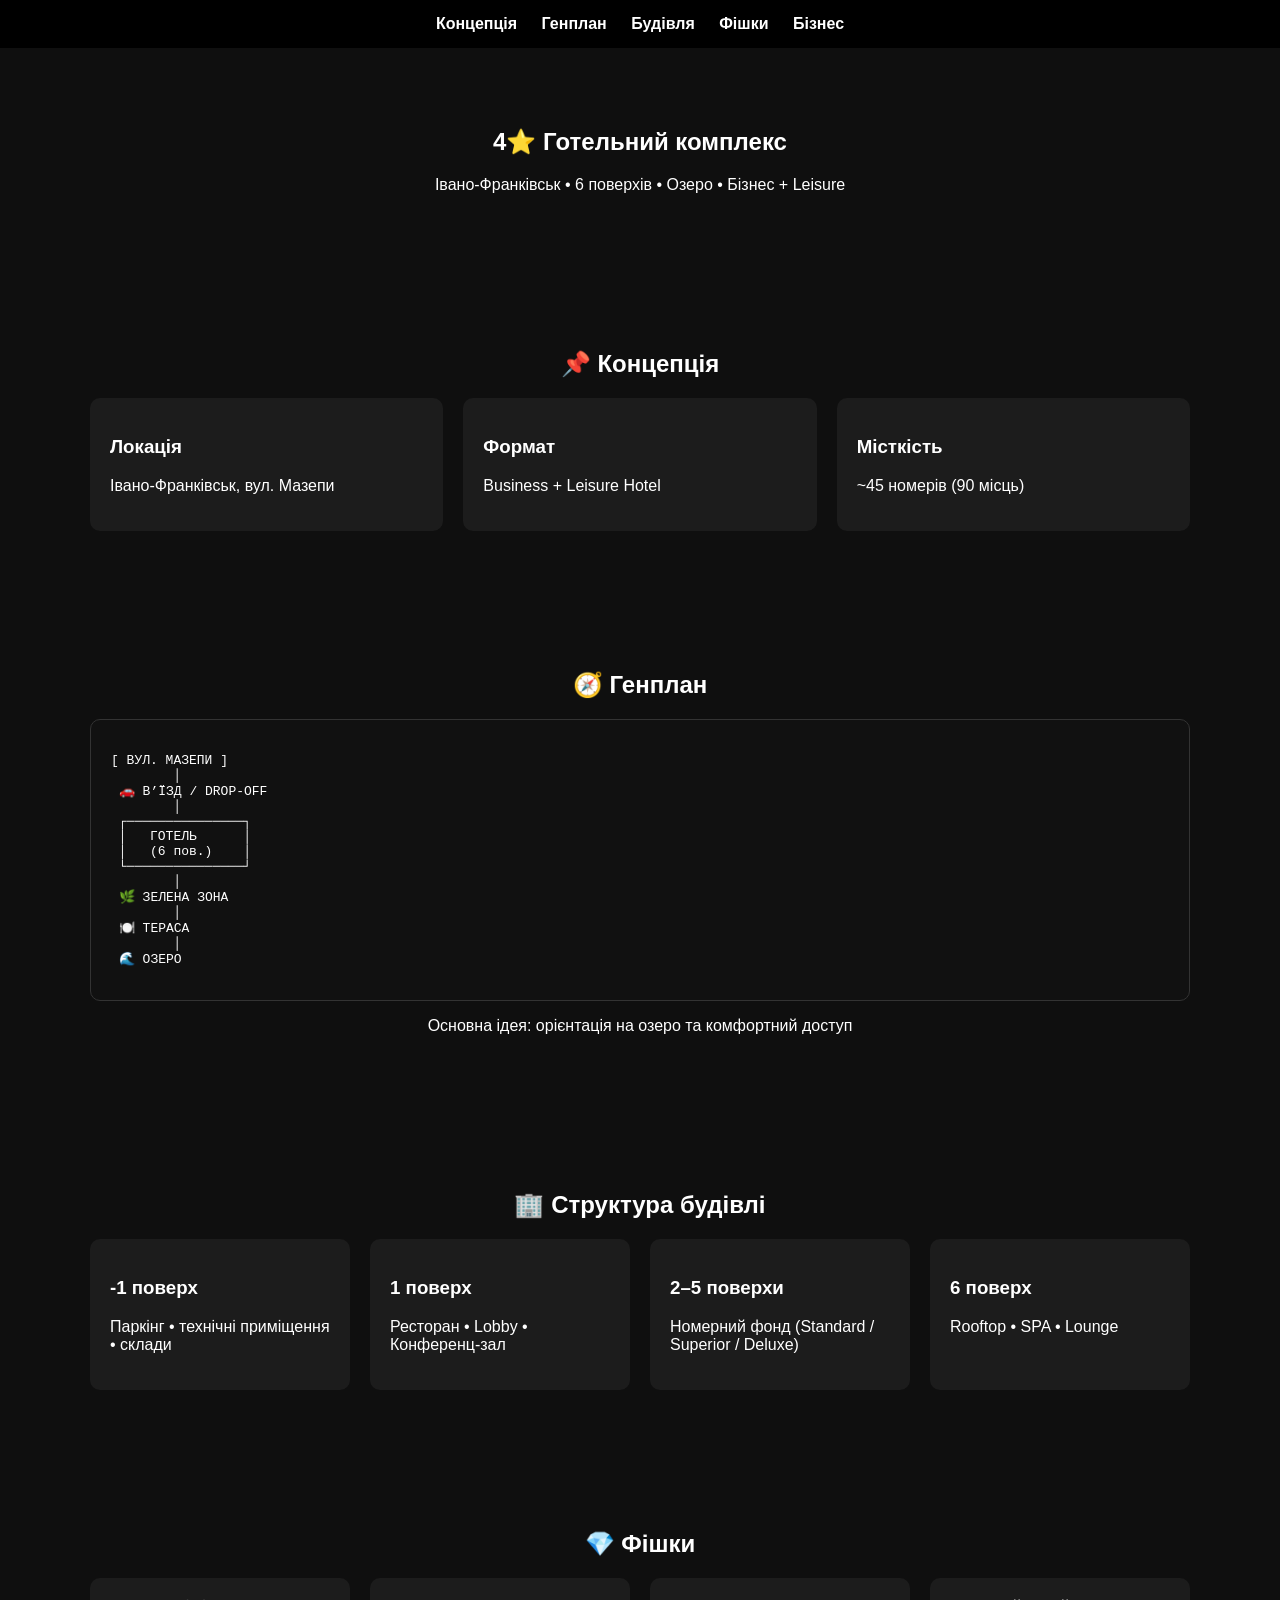
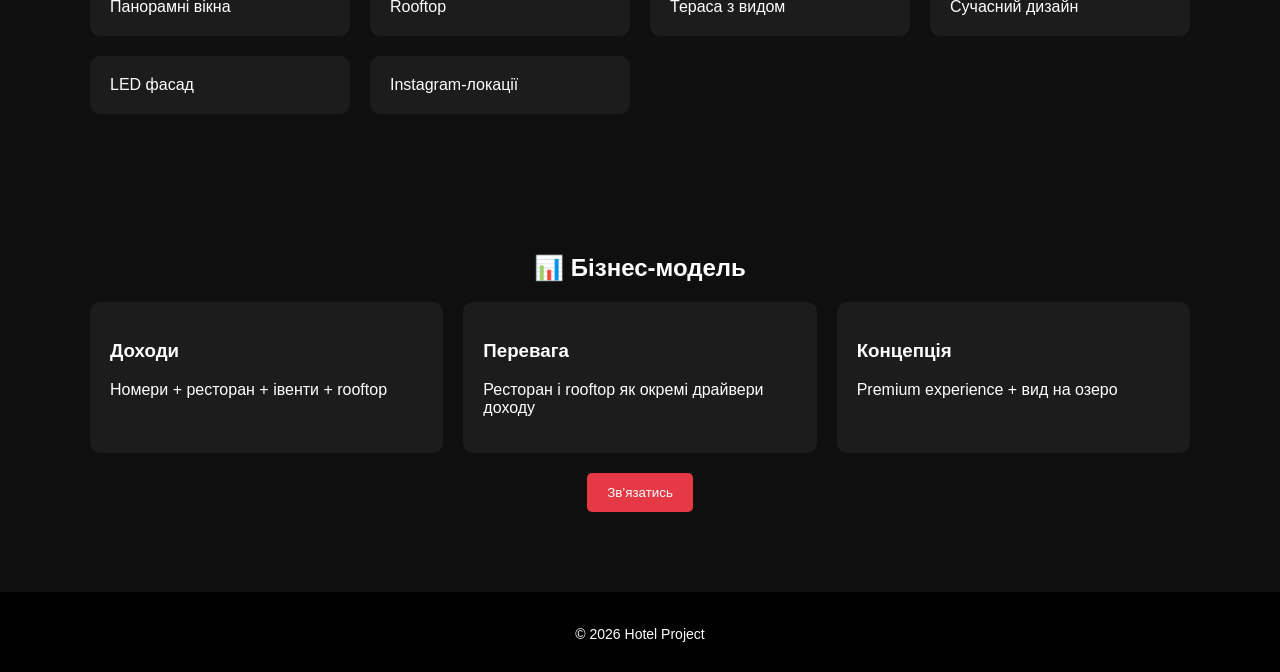
==== commit 3f6cf615: "Refactor index.html for hotel project layout and style" ====
--- a/index.html
+++ b/index.html
@@ -2,44 +2,45 @@
 <html lang="uk">
 <head>
 <meta charset="UTF-8">
-<title>Готельно-ресторанний комплекс</title>
+<title>Hotel Project</title>
 
 <style>
 body {
   margin:0;
-  font-family: Arial;
-  background:#111;
+  font-family: Arial, sans-serif;
+  background:#0f0f0f;
   color:#fff;
 }
 
 /* Навігація */
 nav {
+  position:sticky;
+  top:0;
   background:#000;
   padding:15px;
   text-align:center;
 }
 
-nav button {
-  background:#e63946;
+nav a {
   color:#fff;
-  border:none;
-  padding:10px 15px;
-  margin:5px;
-  cursor:pointer;
-  border-radius:5px;
-}
-
-/* Секції */
+  margin:0 10px;
+  text-decoration:none;
+  font-weight:bold;
+}
+
 section {
-  padding:40px;
-  display:none;
-}
-
-.active {
-  display:block;
-}
-
-/* Карточки */
+  padding:60px 20px;
+}
+
+.container {
+  max-width:1100px;
+  margin:auto;
+}
+
+h1, h2 {
+  text-align:center;
+}
+
 .grid {
   display:grid;
   grid-template-columns:repeat(auto-fit,minmax(250px,1fr));
@@ -48,28 +49,40 @@
 
 .card {
   background:#1c1c1c;
-  padding:15px;
+  padding:20px;
   border-radius:10px;
 }
 
-/* Кнопки */
+.highlight {
+  color:#e63946;
+}
+
+/* блок генплан */
+.plan {
+  background:#111;
+  border:1px solid #333;
+  padding:20px;
+  border-radius:10px;
+}
+
+/* кнопка */
 .btn {
   background:#e63946;
   color:#fff;
-  padding:10px 20px;
+  padding:12px 20px;
   border:none;
   cursor:pointer;
-  margin-top:10px;
   border-radius:5px;
-}
-
-/* Поля */
-input, textarea {
-  width:100%;
-  padding:10px;
-  margin:5px 0;
-  border:none;
-  border-radius:5px;
+  display:block;
+  margin:20px auto;
+}
+
+/* footer */
+footer {
+  background:#000;
+  padding:20px;
+  text-align:center;
+  font-size:14px;
 }
 </style>
 </head>
@@ -77,124 +90,158 @@
 <body>
 
 <nav>
-  <button onclick="showPage('home')">Головна</button>
-  <button onclick="showPage('reviews')">Відгуки</button>
-  <button onclick="openRegister()">Реєстрація</button>
+  <a href="#concept">Концепція</a>
+  <a href="#plan">Генплан</a>
+  <a href="#structure">Будівля</a>
+  <a href="#features">Фішки</a>
+  <a href="#business">Бізнес</a>
 </nav>
 
 <!-- ГОЛОВНА -->
-<section id="home" class="active">
-  <h2>Готель</h2>
-
-  <div class="grid">
-    <div class="card">Номери класу люкс</div>
-    <div class="card">Ресторан</div>
-    <div class="card">Басейн</div>
-    <div class="card">Конференц-зал</div>
-    <div class="card">Тераса</div>
-  </div>
-</section>
-
-<!-- ВІДГУКИ -->
-<section id="reviews">
-  <h2>Відгуки</h2>
-
-  <div id="reviewsList"></div>
-
-  <h3>Додати відгук</h3>
-  <textarea id="reviewText"></textarea>
-  <button class="btn" onclick="addReview()">Відправити</button>
-</section>
-
-<!-- РЕЄСТРАЦІЯ -->
-<div id="registerModal" style="display:none; position:fixed; top:0; left:0; width:100%; height:100%; background:#000a; justify-content:center; align-items:center;">
-  
-  <div style="background:#222; padding:20px; border-radius:10px; width:300px;">
-    <h3>Реєстрація</h3>
-
-    <input id="name" placeholder="Ім'я">
-    <input id="email" placeholder="Email">
-    <input id="password" type="password" placeholder="Пароль">
-
-    <button class="btn" onclick="register()">Зареєструватись</button>
-    <button class="btn" onclick="closeRegister()">Закрити</button>
-  </div>
-
-</div>
-
-<script>
-
-/* ================= ПЕРЕХІД СТОРІНОК ================= */
-function showPage(page){
-
-  document.querySelectorAll("section").forEach(s => s.classList.remove("active"));
-
-  document.getElementById(page).classList.add("active");
-}
-
-/* ================= РЕЄСТРАЦІЯ ================= */
-function openRegister(){
-  document.getElementById('registerModal').style.display='flex';
-}
-
-function closeRegister(){
-  document.getElementById('registerModal').style.display='none';
-}
-
-function register(){
-
-  let name = document.getElementById('name').value;
-  let email = document.getElementById('email').value;
-  let pass = document.getElementById('password').value;
-
-  if(!name || !email || !pass){
-    alert("Заповніть всі поля");
-    return;
-  }
-
-  let users = JSON.parse(localStorage.getItem('users')) || [];
-
-  users.push({name, email, pass});
-
-  localStorage.setItem('users', JSON.stringify(users));
-
-  alert("Успішна реєстрація ✔");
-  closeRegister();
-}
-
-/* ================= ВІДГУКИ ================= */
-function addReview(){
-
-  let text = document.getElementById('reviewText').value;
-
-  if(!text){
-    alert("Введіть текст");
-    return;
-  }
-
-  let reviews = JSON.parse(localStorage.getItem('reviews')) || [];
-
-  reviews.push(text);
-
-  localStorage.setItem('reviews', JSON.stringify(reviews));
-
-  loadReviews();
-
-  document.getElementById('reviewText').value = "";
-}
-
-function loadReviews(){
-
-  let reviews = JSON.parse(localStorage.getItem('reviews')) || [];
-
-  document.getElementById('reviewsList').innerHTML = reviews.map(r => 
-    `<div class="card">${r}</div>`
-  ).join('');
-}
-
-loadReviews();
-
-</script>
+<section>
+  <div class="container">
+    <h1>4⭐ Готельний комплекс</h1>
+    <p style="text-align:center">
+      Івано-Франківськ • 6 поверхів • Озеро • Бізнес + Leisure
+    </p>
+  </div>
+</section>
+
+<!-- КОНЦЕПЦІЯ -->
+<section id="concept">
+  <div class="container">
+    <h2>📌 Концепція</h2>
+
+    <div class="grid">
+      <div class="card">
+        <h3>Локація</h3>
+        <p>Івано-Франківськ, вул. Мазепи</p>
+      </div>
+
+      <div class="card">
+        <h3>Формат</h3>
+        <p>Business + Leisure Hotel</p>
+      </div>
+
+      <div class="card">
+        <h3>Місткість</h3>
+        <p>~45 номерів (90 місць)</p>
+      </div>
+    </div>
+  </div>
+</section>
+
+<!-- ГЕНПЛАН -->
+<section id="plan">
+  <div class="container">
+    <h2>🧭 Генплан</h2>
+
+    <div class="plan">
+<pre>
+[ ВУЛ. МАЗЕПИ ]
+        │
+ 🚗 В’ЇЗД / DROP-OFF
+        │
+ ┌───────────────┐
+ │   ГОТЕЛЬ      │
+ │   (6 пов.)    │
+ └───────────────┘
+        │
+ 🌿 ЗЕЛЕНА ЗОНА
+        │
+ 🍽️ ТЕРАСА
+        │
+ 🌊 ОЗЕРО
+</pre>
+    </div>
+
+    <p style="text-align:center">
+      Основна ідея: орієнтація на озеро та комфортний доступ
+    </p>
+  </div>
+</section>
+
+<!-- СТРУКТУРА -->
+<section id="structure">
+  <div class="container">
+    <h2>🏢 Структура будівлі</h2>
+
+    <div class="grid">
+
+      <div class="card">
+        <h3>-1 поверх</h3>
+        <p>Паркінг • технічні приміщення • склади</p>
+      </div>
+
+      <div class="card">
+        <h3>1 поверх</h3>
+        <p>Ресторан • Lobby • Конференц-зал</p>
+      </div>
+
+      <div class="card">
+        <h3>2–5 поверхи</h3>
+        <p>Номерний фонд (Standard / Superior / Deluxe)</p>
+      </div>
+
+      <div class="card">
+        <h3>6 поверх</h3>
+        <p>Rooftop • SPA • Lounge</p>
+      </div>
+
+    </div>
+  </div>
+</section>
+
+<!-- ФІШКИ -->
+<section id="features">
+  <div class="container">
+    <h2>💎 Фішки</h2>
+
+    <div class="grid">
+      <div class="card">Панорамні вікна</div>
+      <div class="card">Rooftop</div>
+      <div class="card">Тераса з видом</div>
+      <div class="card">Сучасний дизайн</div>
+      <div class="card">LED фасад</div>
+      <div class="card">Instagram-локації</div>
+    </div>
+
+  </div>
+</section>
+
+<!-- БІЗНЕС -->
+<section id="business">
+  <div class="container">
+    <h2>📊 Бізнес-модель</h2>
+
+    <div class="grid">
+      <div class="card">
+        <h3>Доходи</h3>
+        <p>Номери + ресторан + івенти + rooftop</p>
+      </div>
+
+      <div class="card">
+        <h3>Перевага</h3>
+        <p>Ресторан і rooftop як окремі драйвери доходу</p>
+      </div>
+
+      <div class="card">
+        <h3>Концепція</h3>
+        <p>Premium experience + вид на озеро</p>
+      </div>
+    </div>
+
+    <button class="btn">Зв’язатись</button>
+  </div>
+</section>
+
+<footer>
+  <p>© 2026 Hotel Project</p>
+</footer>
 
 </body>
 </html>
+</script>
+
+</body>
+</html>
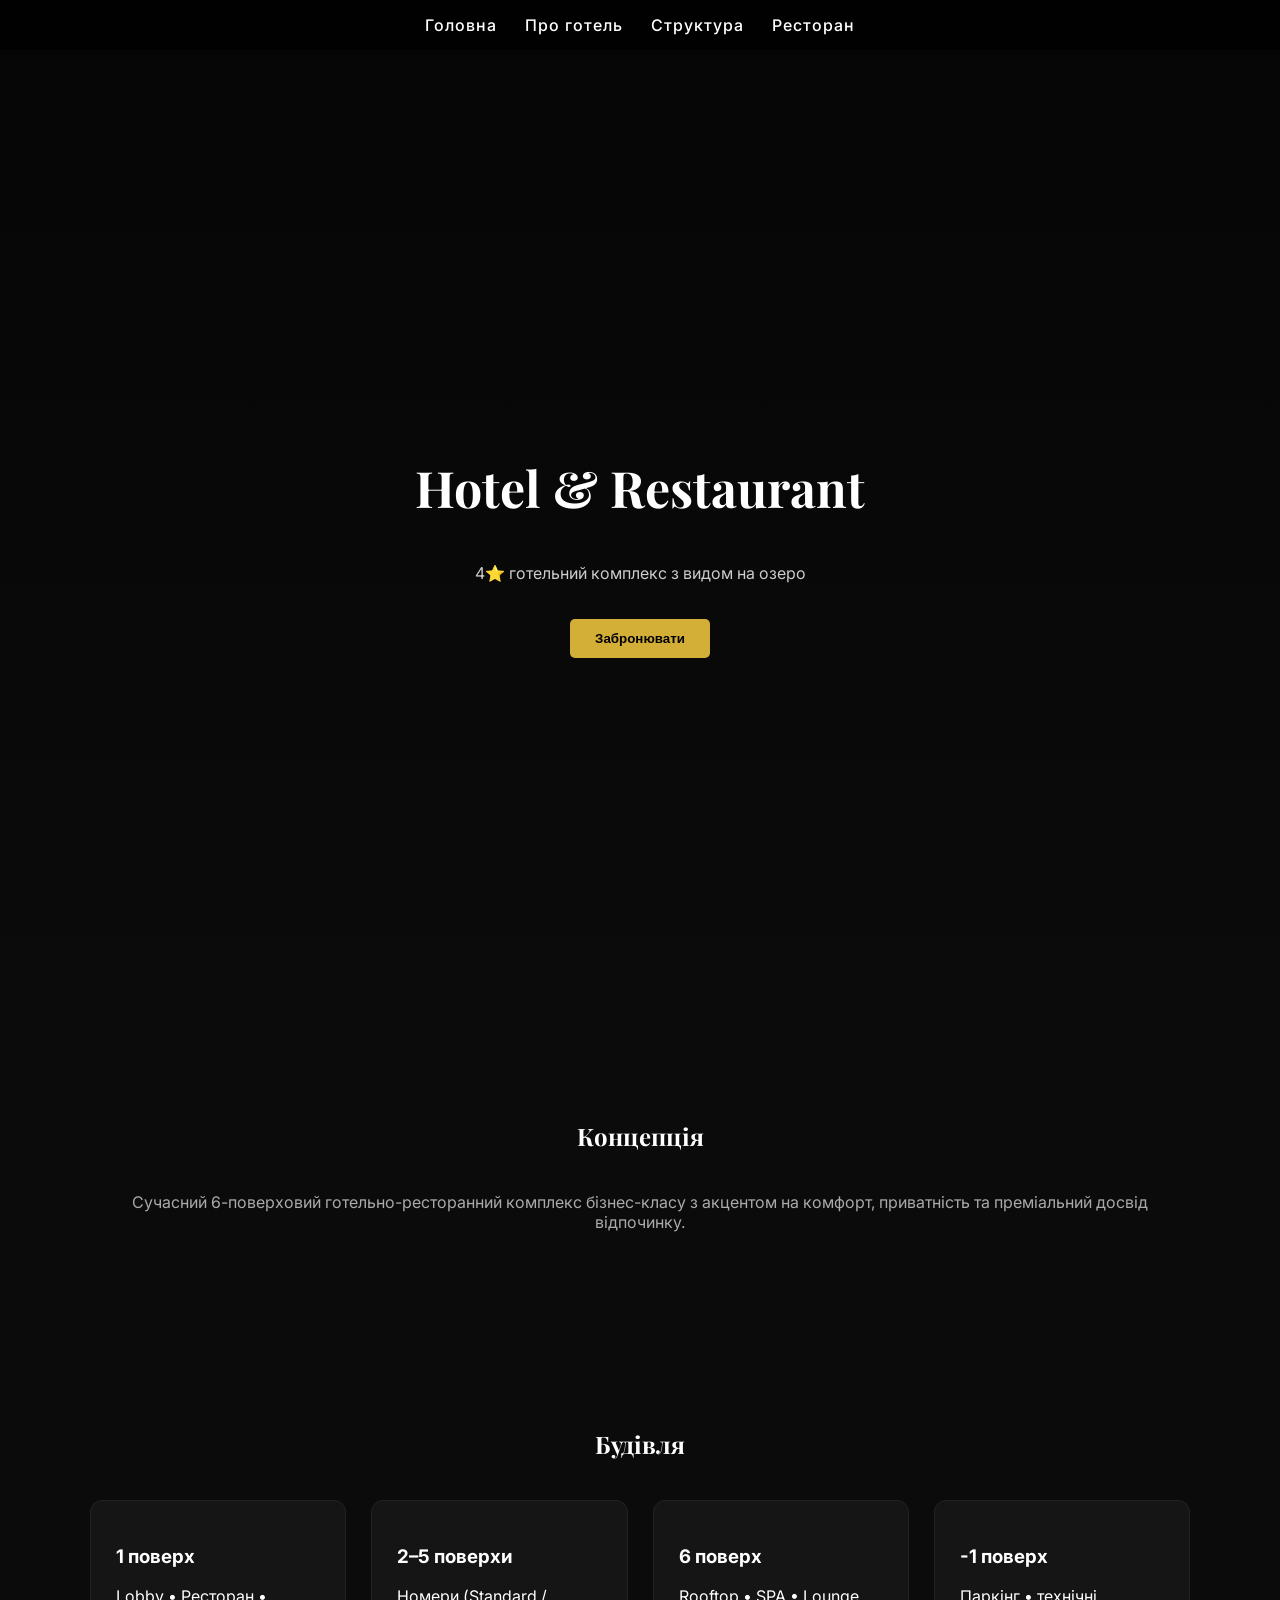
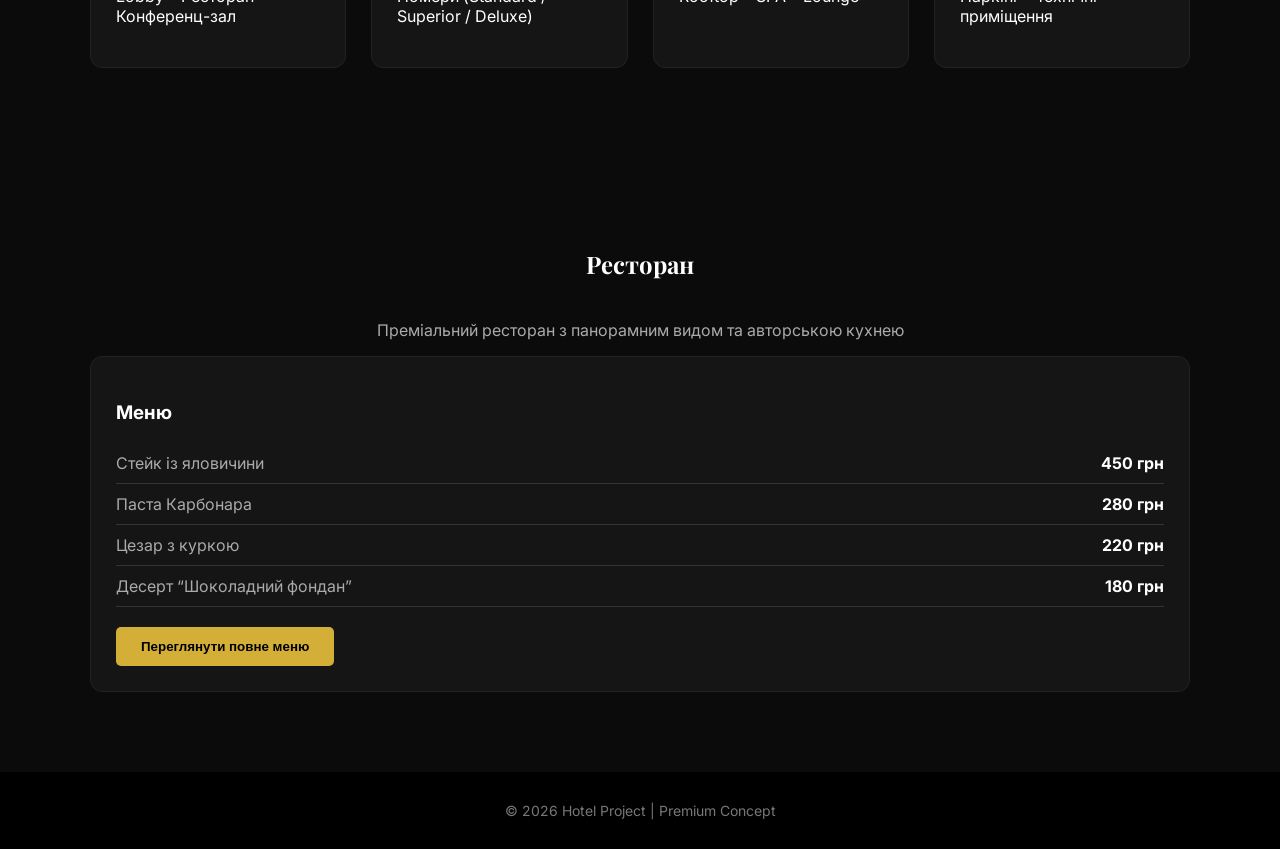
==== commit 1d12988c: "Update hotel project HTML structure and styles" ====
--- a/index.html
+++ b/index.html
@@ -2,34 +2,64 @@
 <html lang="uk">
 <head>
 <meta charset="UTF-8">
-<title>Hotel Project</title>
+<title>Hotel & Restaurant</title>
+
+<link href="https://fonts.googleapis.com/css2?family=Playfair+Display:wght@500;700&family=Inter:wght@300;400;600&display=swap" rel="stylesheet">
 
 <style>
+
 body {
   margin:0;
-  font-family: Arial, sans-serif;
-  background:#0f0f0f;
+  font-family: 'Inter', sans-serif;
+  background:#0b0b0b;
   color:#fff;
 }
 
-/* Навігація */
+/* NAV */
 nav {
   position:sticky;
   top:0;
-  background:#000;
+  background:rgba(0,0,0,0.85);
+  backdrop-filter: blur(10px);
   padding:15px;
   text-align:center;
 }
 
 nav a {
   color:#fff;
-  margin:0 10px;
+  margin:0 12px;
   text-decoration:none;
-  font-weight:bold;
-}
-
+  font-weight:500;
+  letter-spacing:1px;
+}
+
+nav a:hover {
+  color:#d4af37;
+}
+
+/* HERO */
+.hero {
+  height:90vh;
+  display:flex;
+  align-items:center;
+  justify-content:center;
+  text-align:center;
+  background:linear-gradient(to bottom, rgba(0,0,0,0.5), #0b0b0b),
+  url('https://images.unsplash.com/photo-1542314831-068cd1dbfeeb') center/cover no-repeat;
+}
+
+.hero h1 {
+  font-family:'Playfair Display', serif;
+  font-size:50px;
+}
+
+.hero p {
+  color:#ccc;
+}
+
+/* SECTIONS */
 section {
-  padding:60px 20px;
+  padding:80px 20px;
 }
 
 .container {
@@ -37,150 +67,116 @@
   margin:auto;
 }
 
-h1, h2 {
-  text-align:center;
-}
-
+h2 {
+  font-family:'Playfair Display', serif;
+  text-align:center;
+  margin-bottom:40px;
+}
+
+/* GRID */
 .grid {
   display:grid;
   grid-template-columns:repeat(auto-fit,minmax(250px,1fr));
-  gap:20px;
+  gap:25px;
 }
 
 .card {
-  background:#1c1c1c;
-  padding:20px;
-  border-radius:10px;
-}
-
-.highlight {
-  color:#e63946;
-}
-
-/* блок генплан */
-.plan {
-  background:#111;
-  border:1px solid #333;
-  padding:20px;
-  border-radius:10px;
-}
-
-/* кнопка */
+  background:#151515;
+  padding:25px;
+  border-radius:12px;
+  border:1px solid #222;
+  transition:0.3s;
+}
+
+.card:hover {
+  transform:translateY(-5px);
+  border-color:#d4af37;
+}
+
+/* BUTTON */
 .btn {
-  background:#e63946;
-  color:#fff;
-  padding:12px 20px;
+  background:#d4af37;
+  color:#000;
+  padding:12px 25px;
   border:none;
   cursor:pointer;
+  margin-top:20px;
   border-radius:5px;
-  display:block;
-  margin:20px auto;
-}
-
-/* footer */
+  font-weight:bold;
+}
+
+.btn:hover {
+  background:#b8962f;
+}
+
+/* MENU */
+.menu-item {
+  display:flex;
+  justify-content:space-between;
+  border-bottom:1px solid #333;
+  padding:10px 0;
+}
+
+.menu-item span {
+  color:#aaa;
+}
+
+/* FOOTER */
 footer {
   background:#000;
-  padding:20px;
-  text-align:center;
+  padding:30px;
+  text-align:center;
+  color:#777;
   font-size:14px;
 }
+
 </style>
 </head>
 
 <body>
 
 <nav>
-  <a href="#concept">Концепція</a>
-  <a href="#plan">Генплан</a>
-  <a href="#structure">Будівля</a>
-  <a href="#features">Фішки</a>
-  <a href="#business">Бізнес</a>
+  <a href="#home">Головна</a>
+  <a href="#about">Про готель</a>
+  <a href="#structure">Структура</a>
+  <a href="#restaurant">Ресторан</a>
 </nav>
 
-<!-- ГОЛОВНА -->
-<section>
+<!-- HERO -->
+<section id="home" class="hero">
+  <div>
+    <h1>Hotel & Restaurant</h1>
+    <p>4⭐ готельний комплекс з видом на озеро</p>
+    <button class="btn">Забронювати</button>
+  </div>
+</section>
+
+<!-- ABOUT -->
+<section id="about">
   <div class="container">
-    <h1>4⭐ Готельний комплекс</h1>
-    <p style="text-align:center">
-      Івано-Франківськ • 6 поверхів • Озеро • Бізнес + Leisure
+    <h2>Концепція</h2>
+    <p style="text-align:center; color:#aaa;">
+      Сучасний 6-поверховий готельно-ресторанний комплекс бізнес-класу з акцентом на комфорт, 
+      приватність та преміальний досвід відпочинку.
     </p>
   </div>
 </section>
 
-<!-- КОНЦЕПЦІЯ -->
-<section id="concept">
-  <div class="container">
-    <h2>📌 Концепція</h2>
-
-    <div class="grid">
-      <div class="card">
-        <h3>Локація</h3>
-        <p>Івано-Франківськ, вул. Мазепи</p>
-      </div>
-
-      <div class="card">
-        <h3>Формат</h3>
-        <p>Business + Leisure Hotel</p>
-      </div>
-
-      <div class="card">
-        <h3>Місткість</h3>
-        <p>~45 номерів (90 місць)</p>
-      </div>
-    </div>
-  </div>
-</section>
-
-<!-- ГЕНПЛАН -->
-<section id="plan">
-  <div class="container">
-    <h2>🧭 Генплан</h2>
-
-    <div class="plan">
-<pre>
-[ ВУЛ. МАЗЕПИ ]
-        │
- 🚗 В’ЇЗД / DROP-OFF
-        │
- ┌───────────────┐
- │   ГОТЕЛЬ      │
- │   (6 пов.)    │
- └───────────────┘
-        │
- 🌿 ЗЕЛЕНА ЗОНА
-        │
- 🍽️ ТЕРАСА
-        │
- 🌊 ОЗЕРО
-</pre>
-    </div>
-
-    <p style="text-align:center">
-      Основна ідея: орієнтація на озеро та комфортний доступ
-    </p>
-  </div>
-</section>
-
-<!-- СТРУКТУРА -->
+<!-- STRUCTURE -->
 <section id="structure">
   <div class="container">
-    <h2>🏢 Структура будівлі</h2>
+    <h2>Будівля</h2>
 
     <div class="grid">
 
       <div class="card">
-        <h3>-1 поверх</h3>
-        <p>Паркінг • технічні приміщення • склади</p>
-      </div>
-
-      <div class="card">
         <h3>1 поверх</h3>
-        <p>Ресторан • Lobby • Конференц-зал</p>
+        <p>Lobby • Ресторан • Конференц-зал</p>
       </div>
 
       <div class="card">
         <h3>2–5 поверхи</h3>
-        <p>Номерний фонд (Standard / Superior / Deluxe)</p>
+        <p>Номери (Standard / Superior / Deluxe)</p>
       </div>
 
       <div class="card">
@@ -188,60 +184,59 @@
         <p>Rooftop • SPA • Lounge</p>
       </div>
 
+      <div class="card">
+        <h3>-1 поверх</h3>
+        <p>Паркінг • технічні приміщення</p>
+      </div>
+
     </div>
   </div>
 </section>
 
-<!-- ФІШКИ -->
-<section id="features">
+<!-- RESTAURANT -->
+<section id="restaurant">
   <div class="container">
-    <h2>💎 Фішки</h2>
-
-    <div class="grid">
-      <div class="card">Панорамні вікна</div>
-      <div class="card">Rooftop</div>
-      <div class="card">Тераса з видом</div>
-      <div class="card">Сучасний дизайн</div>
-      <div class="card">LED фасад</div>
-      <div class="card">Instagram-локації</div>
+    <h2>Ресторан</h2>
+
+    <p style="text-align:center; color:#aaa;">
+      Преміальний ресторан з панорамним видом та авторською кухнею
+    </p>
+
+    <div class="card">
+
+      <h3>Меню</h3>
+
+      <div class="menu-item">
+        <span>Стейк із яловичини</span>
+        <b>450 грн</b>
+      </div>
+
+      <div class="menu-item">
+        <span>Паста Карбонара</span>
+        <b>280 грн</b>
+      </div>
+
+      <div class="menu-item">
+        <span>Цезар з куркою</span>
+        <b>220 грн</b>
+      </div>
+
+      <div class="menu-item">
+        <span>Десерт “Шоколадний фондан”</span>
+        <b>180 грн</b>
+      </div>
+
+      <button class="btn">Переглянути повне меню</button>
+
     </div>
 
   </div>
 </section>
 
-<!-- БІЗНЕС -->
-<section id="business">
-  <div class="container">
-    <h2>📊 Бізнес-модель</h2>
-
-    <div class="grid">
-      <div class="card">
-        <h3>Доходи</h3>
-        <p>Номери + ресторан + івенти + rooftop</p>
-      </div>
-
-      <div class="card">
-        <h3>Перевага</h3>
-        <p>Ресторан і rooftop як окремі драйвери доходу</p>
-      </div>
-
-      <div class="card">
-        <h3>Концепція</h3>
-        <p>Premium experience + вид на озеро</p>
-      </div>
-    </div>
-
-    <button class="btn">Зв’язатись</button>
-  </div>
-</section>
-
+<!-- FOOTER -->
 <footer>
-  <p>© 2026 Hotel Project</p>
+  © 2026 Hotel Project | Premium Concept
 </footer>
 
 </body>
 </html>
-</script>
-
-</body>
-</html>
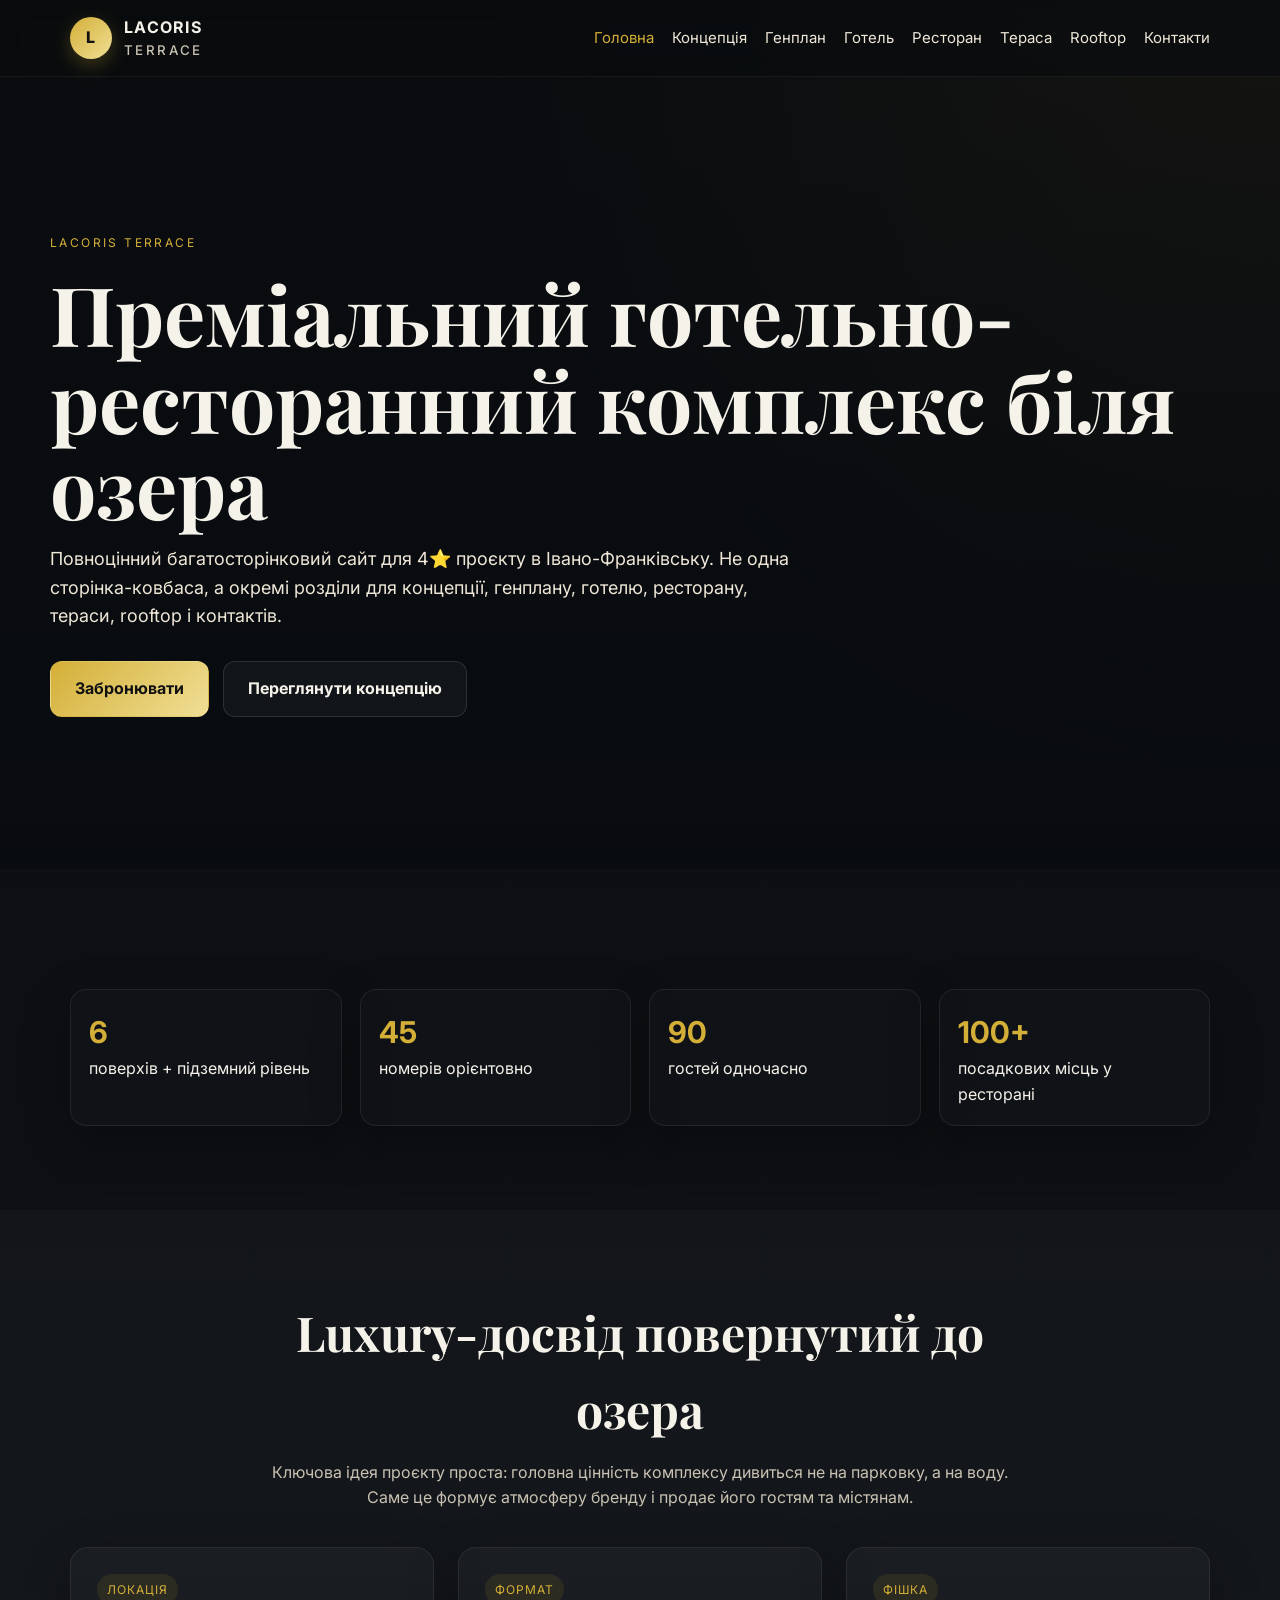
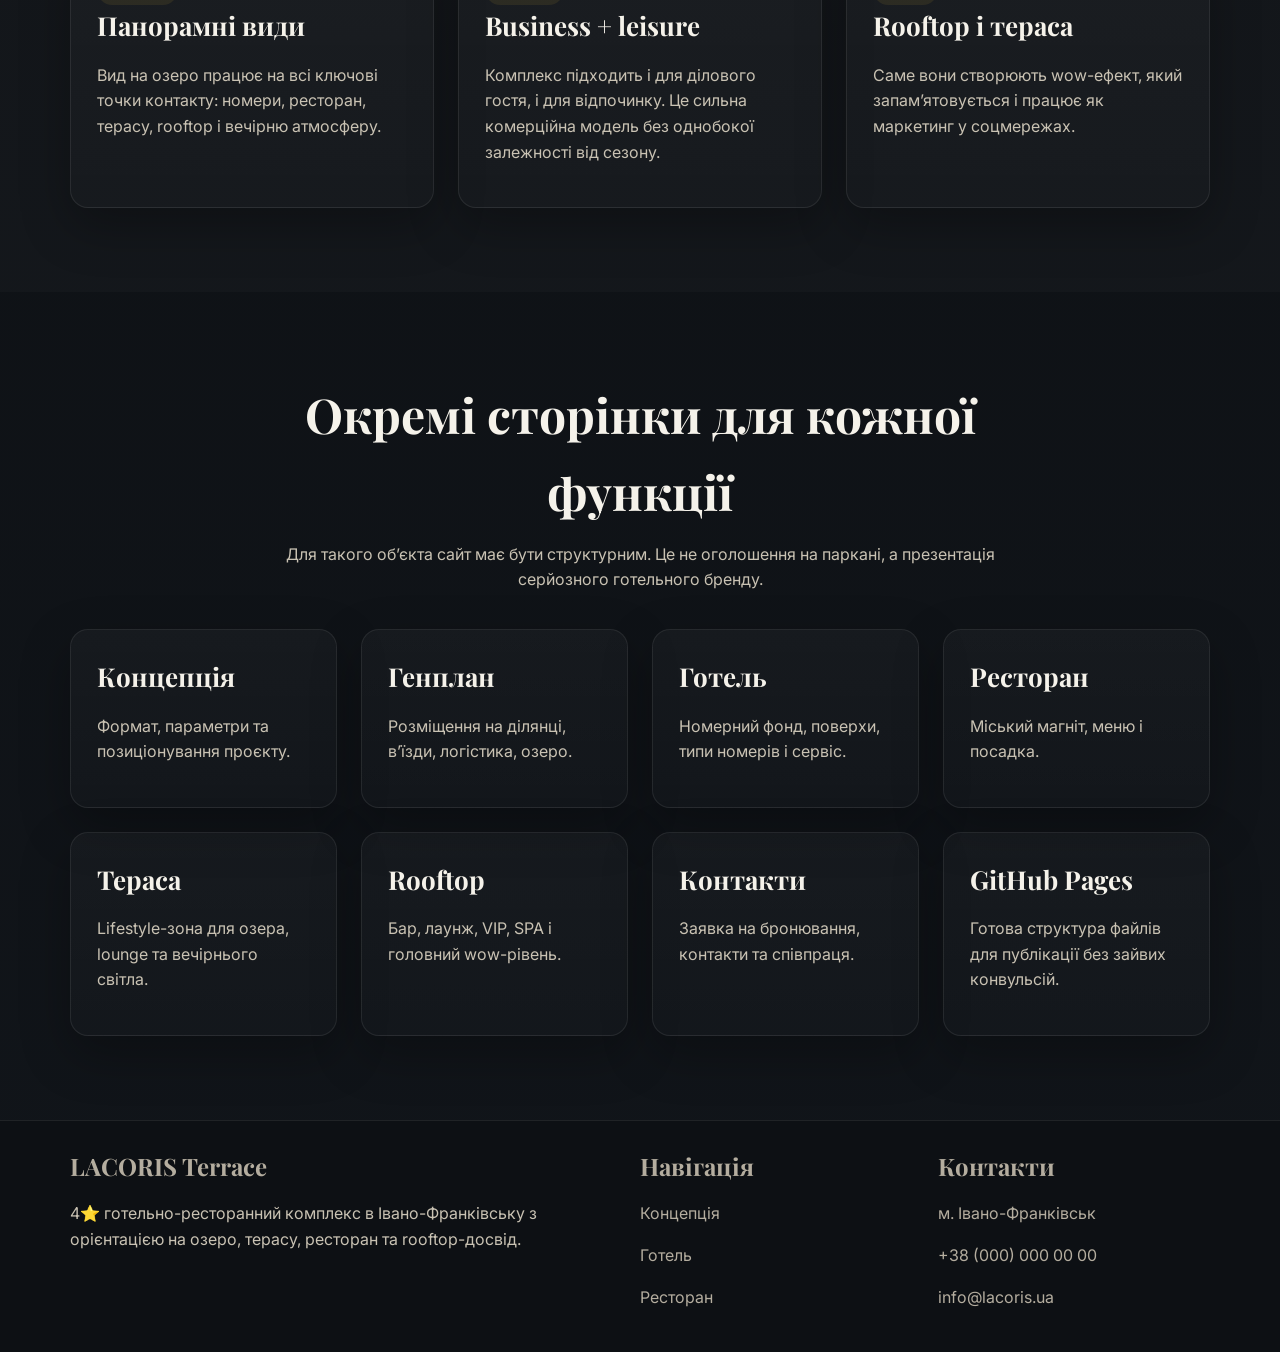
==== commit 850410cc: "Add files via upload" ====
--- a/index.html
+++ b/index.html
@@ -1,242 +1,4 @@
-<!DOCTYPE html>
-<html lang="uk">
-<head>
-<meta charset="UTF-8">
-<title>Hotel & Restaurant</title>
-
-<link href="https://fonts.googleapis.com/css2?family=Playfair+Display:wght@500;700&family=Inter:wght@300;400;600&display=swap" rel="stylesheet">
-
-<style>
-
-body {
-  margin:0;
-  font-family: 'Inter', sans-serif;
-  background:#0b0b0b;
-  color:#fff;
-}
-
-/* NAV */
-nav {
-  position:sticky;
-  top:0;
-  background:rgba(0,0,0,0.85);
-  backdrop-filter: blur(10px);
-  padding:15px;
-  text-align:center;
-}
-
-nav a {
-  color:#fff;
-  margin:0 12px;
-  text-decoration:none;
-  font-weight:500;
-  letter-spacing:1px;
-}
-
-nav a:hover {
-  color:#d4af37;
-}
-
-/* HERO */
-.hero {
-  height:90vh;
-  display:flex;
-  align-items:center;
-  justify-content:center;
-  text-align:center;
-  background:linear-gradient(to bottom, rgba(0,0,0,0.5), #0b0b0b),
-  url('https://images.unsplash.com/photo-1542314831-068cd1dbfeeb') center/cover no-repeat;
-}
-
-.hero h1 {
-  font-family:'Playfair Display', serif;
-  font-size:50px;
-}
-
-.hero p {
-  color:#ccc;
-}
-
-/* SECTIONS */
-section {
-  padding:80px 20px;
-}
-
-.container {
-  max-width:1100px;
-  margin:auto;
-}
-
-h2 {
-  font-family:'Playfair Display', serif;
-  text-align:center;
-  margin-bottom:40px;
-}
-
-/* GRID */
-.grid {
-  display:grid;
-  grid-template-columns:repeat(auto-fit,minmax(250px,1fr));
-  gap:25px;
-}
-
-.card {
-  background:#151515;
-  padding:25px;
-  border-radius:12px;
-  border:1px solid #222;
-  transition:0.3s;
-}
-
-.card:hover {
-  transform:translateY(-5px);
-  border-color:#d4af37;
-}
-
-/* BUTTON */
-.btn {
-  background:#d4af37;
-  color:#000;
-  padding:12px 25px;
-  border:none;
-  cursor:pointer;
-  margin-top:20px;
-  border-radius:5px;
-  font-weight:bold;
-}
-
-.btn:hover {
-  background:#b8962f;
-}
-
-/* MENU */
-.menu-item {
-  display:flex;
-  justify-content:space-between;
-  border-bottom:1px solid #333;
-  padding:10px 0;
-}
-
-.menu-item span {
-  color:#aaa;
-}
-
-/* FOOTER */
-footer {
-  background:#000;
-  padding:30px;
-  text-align:center;
-  color:#777;
-  font-size:14px;
-}
-
-</style>
-</head>
-
-<body>
-
-<nav>
-  <a href="#home">Головна</a>
-  <a href="#about">Про готель</a>
-  <a href="#structure">Структура</a>
-  <a href="#restaurant">Ресторан</a>
-</nav>
-
-<!-- HERO -->
-<section id="home" class="hero">
-  <div>
-    <h1>Hotel & Restaurant</h1>
-    <p>4⭐ готельний комплекс з видом на озеро</p>
-    <button class="btn">Забронювати</button>
-  </div>
-</section>
-
-<!-- ABOUT -->
-<section id="about">
-  <div class="container">
-    <h2>Концепція</h2>
-    <p style="text-align:center; color:#aaa;">
-      Сучасний 6-поверховий готельно-ресторанний комплекс бізнес-класу з акцентом на комфорт, 
-      приватність та преміальний досвід відпочинку.
-    </p>
-  </div>
-</section>
-
-<!-- STRUCTURE -->
-<section id="structure">
-  <div class="container">
-    <h2>Будівля</h2>
-
-    <div class="grid">
-
-      <div class="card">
-        <h3>1 поверх</h3>
-        <p>Lobby • Ресторан • Конференц-зал</p>
-      </div>
-
-      <div class="card">
-        <h3>2–5 поверхи</h3>
-        <p>Номери (Standard / Superior / Deluxe)</p>
-      </div>
-
-      <div class="card">
-        <h3>6 поверх</h3>
-        <p>Rooftop • SPA • Lounge</p>
-      </div>
-
-      <div class="card">
-        <h3>-1 поверх</h3>
-        <p>Паркінг • технічні приміщення</p>
-      </div>
-
-    </div>
-  </div>
-</section>
-
-<!-- RESTAURANT -->
-<section id="restaurant">
-  <div class="container">
-    <h2>Ресторан</h2>
-
-    <p style="text-align:center; color:#aaa;">
-      Преміальний ресторан з панорамним видом та авторською кухнею
-    </p>
-
-    <div class="card">
-
-      <h3>Меню</h3>
-
-      <div class="menu-item">
-        <span>Стейк із яловичини</span>
-        <b>450 грн</b>
-      </div>
-
-      <div class="menu-item">
-        <span>Паста Карбонара</span>
-        <b>280 грн</b>
-      </div>
-
-      <div class="menu-item">
-        <span>Цезар з куркою</span>
-        <b>220 грн</b>
-      </div>
-
-      <div class="menu-item">
-        <span>Десерт “Шоколадний фондан”</span>
-        <b>180 грн</b>
-      </div>
-
-      <button class="btn">Переглянути повне меню</button>
-
-    </div>
-
-  </div>
-</section>
-
-<!-- FOOTER -->
-<footer>
-  © 2026 Hotel Project | Premium Concept
-</footer>
-
-</body>
-</html>
+<!DOCTYPE html><html lang="uk"><head><meta charset="UTF-8"><meta name="viewport" content="width=device-width, initial-scale=1.0"><title>LACORIS Terrace | Головна</title><link rel="preconnect" href="https://fonts.googleapis.com"><link rel="preconnect" href="https://fonts.gstatic.com" crossorigin><link href="https://fonts.googleapis.com/css2?family=Playfair+Display:wght@500;700&family=Inter:wght@300;400;500;600;700&display=swap" rel="stylesheet"><link rel="stylesheet" href="style.css"></head><body><header class="header"><div class="container nav"><a class="brand" href="index.html"><span class="brand-mark">L</span><span>LACORIS <small>TERRACE</small></span></a><nav class="nav-links"><a class="active" href="index.html">Головна</a><a class="" href="concept.html">Концепція</a><a class="" href="masterplan.html">Генплан</a><a class="" href="hotel.html">Готель</a><a class="" href="restaurant.html">Ресторан</a><a class="" href="terrace.html">Тераса</a><a class="" href="rooftop.html">Rooftop</a><a class="" href="contacts.html">Контакти</a></nav></div></header><section class="hero"><div class="container hero-inner"><span class="kicker">LACORIS Terrace</span><h1>Преміальний готельно-ресторанний комплекс біля озера</h1><p>Повноцінний багатосторінковий сайт для 4⭐ проєкту в Івано-Франківську. Не одна сторінка-ковбаса, а окремі розділи для концепції, генплану, готелю, ресторану, тераси, rooftop і контактів.</p><div class="actions"><a class="btn btn-primary" href="contacts.html">Забронювати</a><a class="btn btn-secondary" href="concept.html">Переглянути концепцію</a></div></div></section>
+<section class="section"><div class="container"><div class="stats"><div class="stat"><strong>6</strong><span>поверхів + підземний рівень</span></div><div class="stat"><strong>45</strong><span>номерів орієнтовно</span></div><div class="stat"><strong>90</strong><span>гостей одночасно</span></div><div class="stat"><strong>100+</strong><span>посадкових місць у ресторані</span></div></div></div></section>
+<section class="section section-alt"><div class="container"><div class="section-head"><h2>Luxury-досвід повернутий до озера</h2><p>Ключова ідея проєкту проста: головна цінність комплексу дивиться не на парковку, а на воду. Саме це формує атмосферу бренду і продає його гостям та містянам.</p></div><div class="grid grid-3"><article class="card"><span class="badge">Локація</span><h3>Панорамні види</h3><p>Вид на озеро працює на всі ключові точки контакту: номери, ресторан, терасу, rooftop і вечірню атмосферу.</p></article><article class="card"><span class="badge">Формат</span><h3>Business + leisure</h3><p>Комплекс підходить і для ділового гостя, і для відпочинку. Це сильна комерційна модель без однобокої залежності від сезону.</p></article><article class="card"><span class="badge">Фішка</span><h3>Rooftop і тераса</h3><p>Саме вони створюють wow-ефект, який запам’ятовується і працює як маркетинг у соцмережах.</p></article></div></div></section>
+<section class="section"><div class="container"><div class="section-head"><h2>Окремі сторінки для кожної функції</h2><p>Для такого об’єкта сайт має бути структурним. Це не оголошення на паркані, а презентація серйозного готельного бренду.</p></div><div class="grid grid-4"><a class="card" href="concept.html"><h3>Концепція</h3><p>Формат, параметри та позиціонування проєкту.</p></a><a class="card" href="masterplan.html"><h3>Генплан</h3><p>Розміщення на ділянці, в’їзди, логістика, озеро.</p></a><a class="card" href="hotel.html"><h3>Готель</h3><p>Номерний фонд, поверхи, типи номерів і сервіс.</p></a><a class="card" href="restaurant.html"><h3>Ресторан</h3><p>Міський магніт, меню і посадка.</p></a><a class="card" href="terrace.html"><h3>Тераса</h3><p>Lifestyle-зона для озера, lounge та вечірнього світла.</p></a><a class="card" href="rooftop.html"><h3>Rooftop</h3><p>Бар, лаунж, VIP, SPA і головний wow-рівень.</p></a><a class="card" href="contacts.html"><h3>Контакти</h3><p>Заявка на бронювання, контакти та співпраця.</p></a><div class="card"><h3>GitHub Pages</h3><p>Готова структура файлів для публікації без зайвих конвульсій.</p></div></div></div></section><footer class="footer"><div class="container footer-grid"><div><h4>LACORIS Terrace</h4><p class="note">4⭐ готельно-ресторанний комплекс в Івано-Франківську з орієнтацією на озеро, терасу, ресторан та rooftop-досвід.</p></div><div><h4>Навігація</h4><p><a href="concept.html">Концепція</a></p><p><a href="hotel.html">Готель</a></p><p><a href="restaurant.html">Ресторан</a></p></div><div><h4>Контакти</h4><p>м. Івано-Франківськ</p><p><a href="tel:+380000000000">+38 (000) 000 00 00</a></p><p><a href="mailto:info@lacoris.ua">info@lacoris.ua</a></p></div></div></footer></body></html>
--- a/style.css
+++ b/style.css
@@ -0,0 +1,88 @@
+
+:root{
+  --bg:#0d0f12;
+  --bg-soft:#14181d;
+  --card:#171b21;
+  --text:#f5f2ea;
+  --muted:#c9c2b3;
+  --line:rgba(212,175,55,.22);
+  --gold:#d4af37;
+  --max:1180px;
+  --radius:18px;
+  --shadow:0 18px 50px rgba(0,0,0,.28);
+}
+*{box-sizing:border-box}
+html{scroll-behavior:smooth}
+body{
+  margin:0;
+  font-family:Inter,system-ui,-apple-system,BlinkMacSystemFont,"Segoe UI",sans-serif;
+  color:var(--text);
+  background:
+    radial-gradient(circle at top right, rgba(212,175,55,.08), transparent 25%),
+    linear-gradient(180deg,#0b0d10 0%, #11151a 100%);
+  line-height:1.6;
+}
+a{color:inherit;text-decoration:none}
+img{max-width:100%;display:block}
+.container{max-width:var(--max);margin:0 auto;padding:0 20px}
+.header{position:sticky;top:0;z-index:1000;backdrop-filter:blur(12px);background:rgba(9,11,14,.82);border-bottom:1px solid rgba(255,255,255,.06)}
+.nav{display:flex;align-items:center;justify-content:space-between;min-height:76px;gap:20px}
+.brand{display:flex;align-items:center;gap:12px;font-weight:700;letter-spacing:.08em}
+.brand-mark{width:42px;height:42px;border-radius:999px;background:linear-gradient(135deg,var(--gold),#f0df96);color:#111;display:grid;place-items:center;font-weight:800;box-shadow:0 6px 20px rgba(212,175,55,.28)}
+.brand small{display:block;color:var(--muted);font-weight:500;letter-spacing:.18em}
+.nav-links{display:flex;flex-wrap:wrap;gap:18px}
+.nav-links a{color:#efe8d9;font-size:15px}
+.nav-links a:hover,.nav-links a.active{color:var(--gold)}
+.hero{position:relative;min-height:88vh;display:flex;align-items:center;overflow:hidden}
+.hero::before{content:"";position:absolute;inset:0;background:linear-gradient(rgba(7,10,14,.35), rgba(7,10,14,.78)),url("https://images.unsplash.com/photo-1566073771259-6a8506099945?auto=format&fit=crop&w=1600&q=80") center/cover no-repeat;transform:scale(1.03)}
+.hero-inner{position:relative;z-index:1;padding:90px 0}
+.kicker{display:inline-block;color:var(--gold);letter-spacing:.2em;text-transform:uppercase;font-size:12px;margin-bottom:18px}
+.hero h1,.page-hero h1{font-family:"Playfair Display", Georgia, serif;font-size:clamp(42px,7vw,82px);line-height:1.05;margin:0 0 16px}
+.hero p,.page-hero p{max-width:760px;color:#efe7d7;font-size:18px;margin:0 0 30px}
+.actions{display:flex;flex-wrap:wrap;gap:14px}
+.btn{display:inline-flex;align-items:center;justify-content:center;padding:14px 24px;border-radius:12px;font-weight:700;border:1px solid transparent;transition:.25s ease}
+.btn-primary{background:linear-gradient(135deg,var(--gold),#f0df96);color:#111}
+.btn-primary:hover{transform:translateY(-2px)}
+.btn-secondary{background:rgba(255,255,255,.04);border-color:rgba(255,255,255,.12)}
+.btn-secondary:hover{border-color:var(--gold);color:var(--gold)}
+.stats{display:grid;grid-template-columns:repeat(4,minmax(0,1fr));gap:18px;margin-top:36px}
+.stat{background:rgba(18,20,25,.62);border:1px solid rgba(255,255,255,.08);border-radius:16px;padding:18px;box-shadow:var(--shadow)}
+.stat strong{display:block;font-size:30px;color:var(--gold)}
+.section{padding:84px 0}
+.section-alt{background:rgba(255,255,255,.02)}
+.section-head{max-width:760px;margin:0 auto 36px;text-align:center}
+.section-head h2{font-family:"Playfair Display", Georgia, serif;font-size:clamp(30px,4vw,48px);margin:0 0 12px}
+.section-head p{color:var(--muted);margin:0}
+.grid{display:grid;gap:24px}
+.grid-2{grid-template-columns:repeat(2,minmax(0,1fr))}
+.grid-3{grid-template-columns:repeat(3,minmax(0,1fr))}
+.grid-4{grid-template-columns:repeat(4,minmax(0,1fr))}
+.card{background:linear-gradient(180deg, rgba(255,255,255,.03), rgba(255,255,255,.015));border:1px solid rgba(255,255,255,.08);border-radius:var(--radius);padding:26px;box-shadow:var(--shadow)}
+.card h3{font-family:"Playfair Display", Georgia, serif;margin:0 0 10px;font-size:26px}
+.card p,.card li{color:var(--muted)}
+.badge{display:inline-block;padding:6px 10px;border-radius:999px;background:rgba(212,175,55,.1);color:var(--gold);font-size:12px;letter-spacing:.08em;text-transform:uppercase}
+.plan{display:grid;gap:18px}
+.plan-step{display:grid;grid-template-columns:80px 1fr;gap:18px;align-items:start}
+.plan-step .num{width:80px;height:80px;border-radius:20px;display:grid;place-items:center;background:linear-gradient(135deg,rgba(212,175,55,.14),rgba(212,175,55,.04));border:1px solid var(--line);font-size:26px;font-weight:800;color:var(--gold)}
+.list{padding-left:18px;margin:0}
+.list li{margin:8px 0}
+.gallery{display:grid;grid-template-columns:repeat(3,minmax(0,1fr));gap:18px}
+.gallery .shot{min-height:220px;border-radius:18px;overflow:hidden;position:relative;border:1px solid rgba(255,255,255,.08);background:#12161a}
+.gallery .shot img{width:100%;height:100%;object-fit:cover}
+.gallery .shot .cap{position:absolute;left:16px;bottom:14px;background:rgba(0,0,0,.42);padding:8px 12px;border-radius:999px;font-size:13px}
+.menu-board{background:linear-gradient(180deg, rgba(242,236,224,.98), rgba(231,224,209,.97));color:#45392a;border-radius:22px;padding:30px;border:none}
+.menu-board h3{color:#2f3340;text-align:center;font-size:38px;margin-bottom:4px}
+.menu-board .sub{text-align:center;color:#8a7759;letter-spacing:.18em;text-transform:uppercase;font-size:13px;margin-bottom:24px}
+.menu-grid{display:grid;grid-template-columns:repeat(2,minmax(0,1fr));gap:28px}
+.menu-col h4{font-family:"Playfair Display", Georgia, serif;font-size:26px;margin:0 0 12px;color:#83663d}
+.menu-col ul{list-style:none;padding:0;margin:0}
+.menu-col li{padding:7px 0;border-bottom:1px solid rgba(108,92,67,.16)}
+.cta{padding:32px;border-radius:22px;background:linear-gradient(135deg, rgba(212,175,55,.16), rgba(34,52,73,.35));border:1px solid rgba(212,175,55,.24)}
+.page-hero{padding:110px 0 70px;background:linear-gradient(rgba(8,10,13,.55), rgba(8,10,13,.82)),url("https://images.unsplash.com/photo-1505693416388-ac5ce068fe85?auto=format&fit=crop&w=1600&q=80") center/cover no-repeat}
+.footer{border-top:1px solid rgba(255,255,255,.08);padding:26px 0;color:#b4ad9f;background:rgba(0,0,0,.22)}
+.footer-grid{display:grid;grid-template-columns:2fr 1fr 1fr;gap:26px}
+.footer h4{margin:0 0 10px;font-family:"Playfair Display", Georgia, serif;font-size:24px}
+.note{color:var(--muted)}
+.center{text-align:center}
+@media (max-width:960px){.grid-4,.grid-3,.grid-2,.gallery,.menu-grid,.footer-grid,.stats{grid-template-columns:1fr 1fr}}
+@media (max-width:720px){.nav{padding:10px 0}.nav-links{gap:10px}.hero-inner{padding:70px 0}.grid-4,.grid-3,.grid-2,.gallery,.menu-grid,.footer-grid,.stats{grid-template-columns:1fr}.plan-step{grid-template-columns:1fr}}
